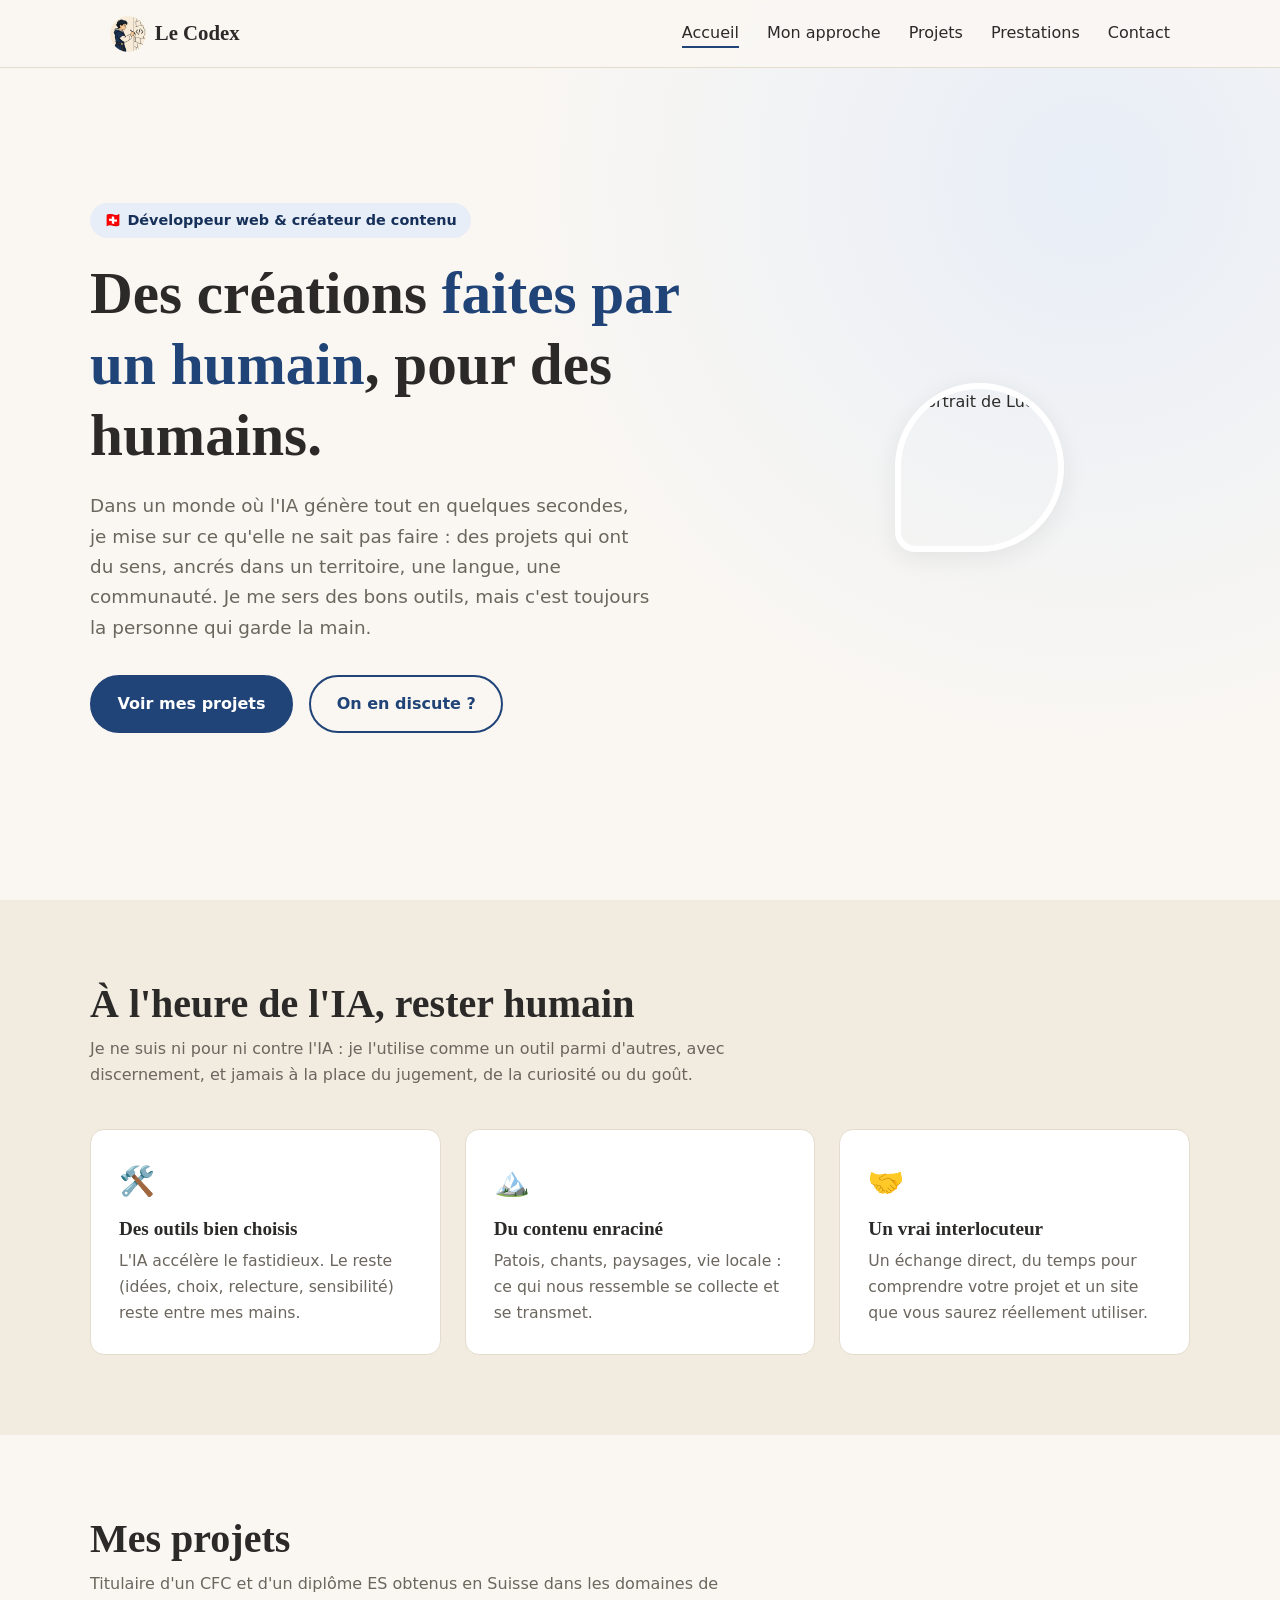
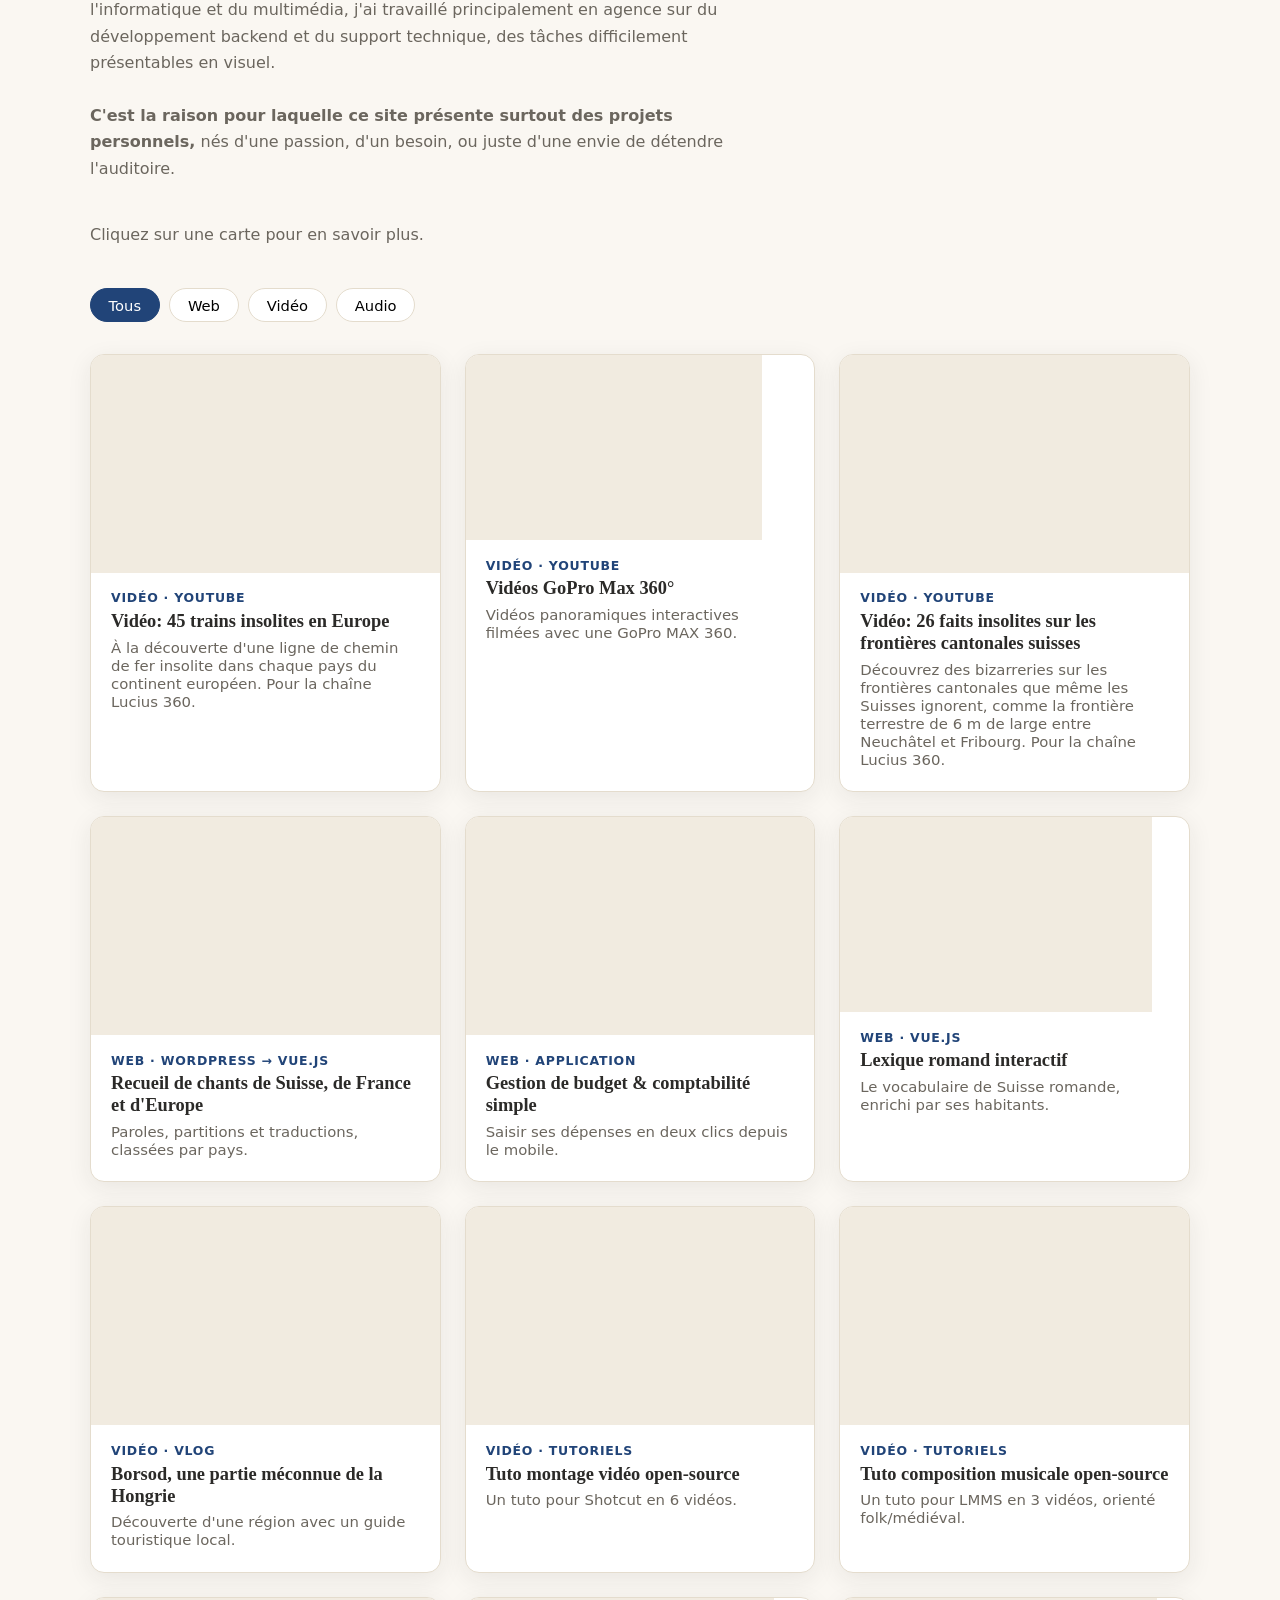
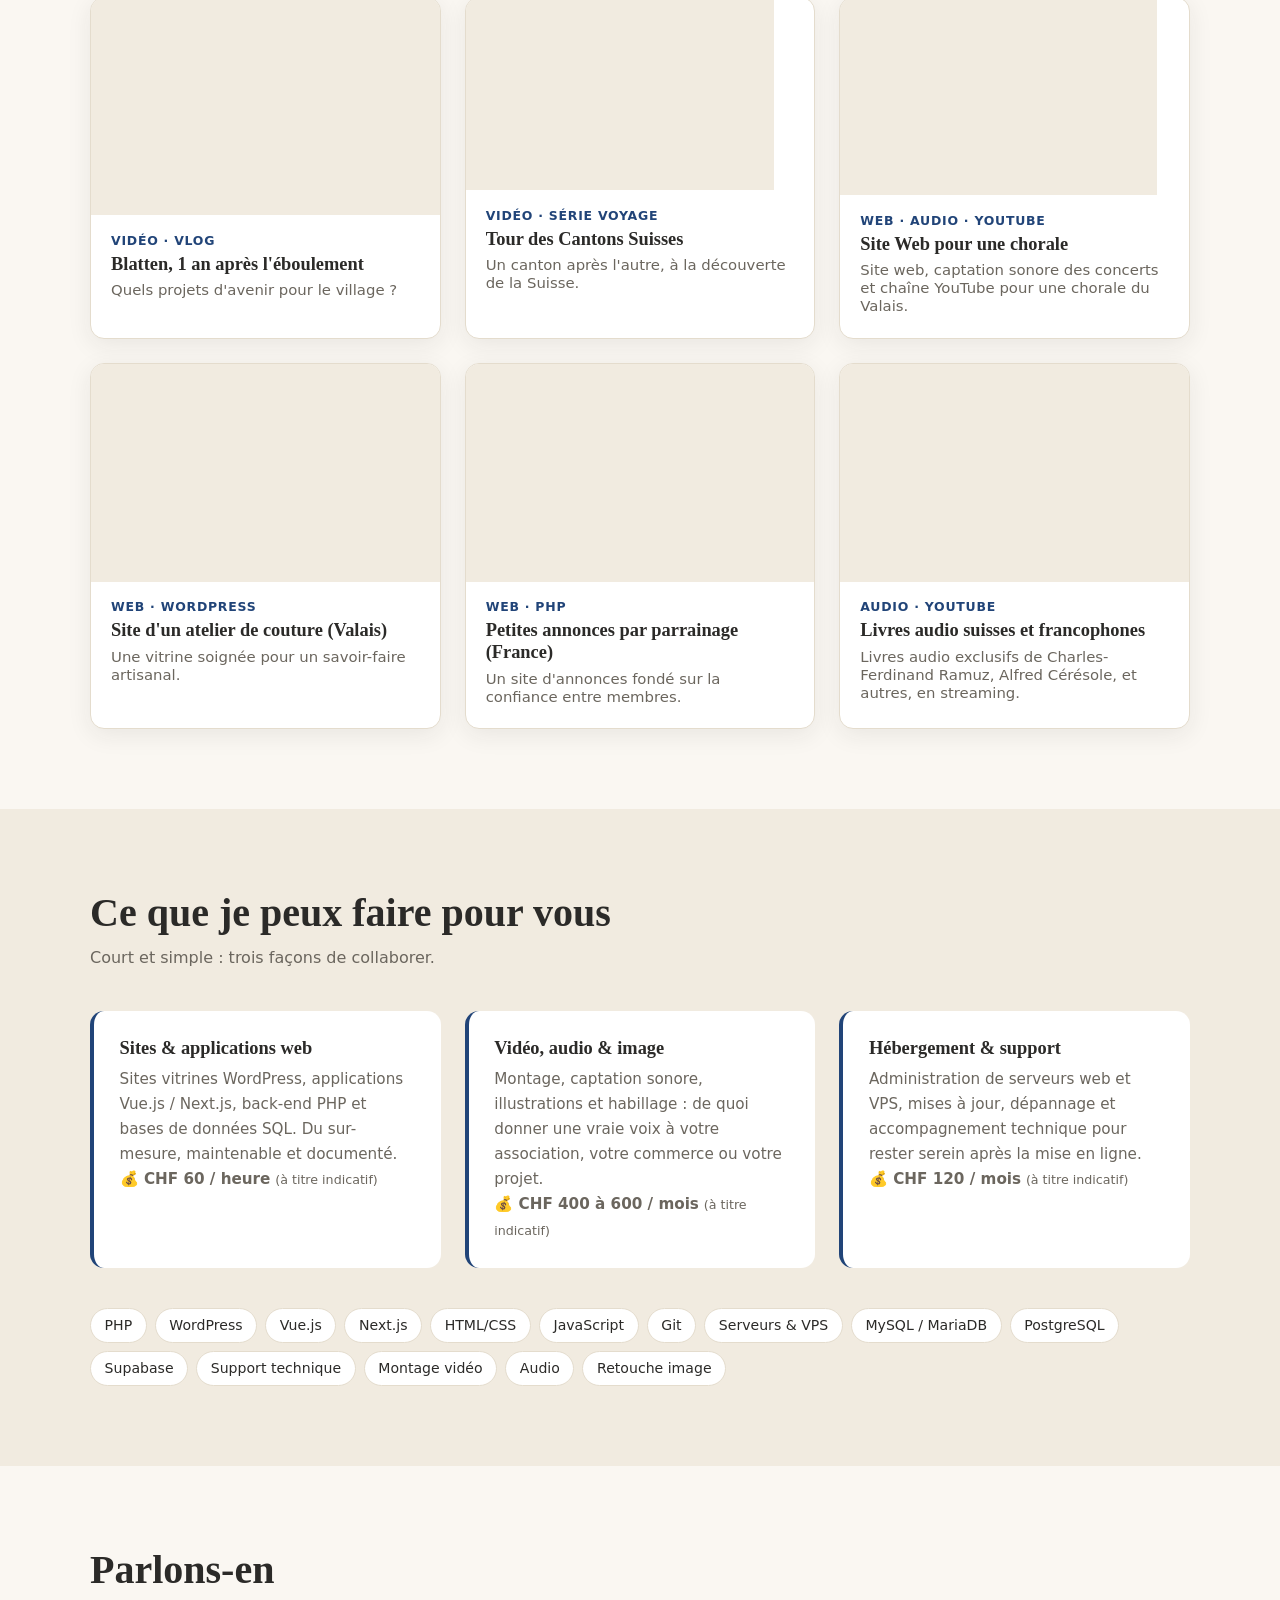
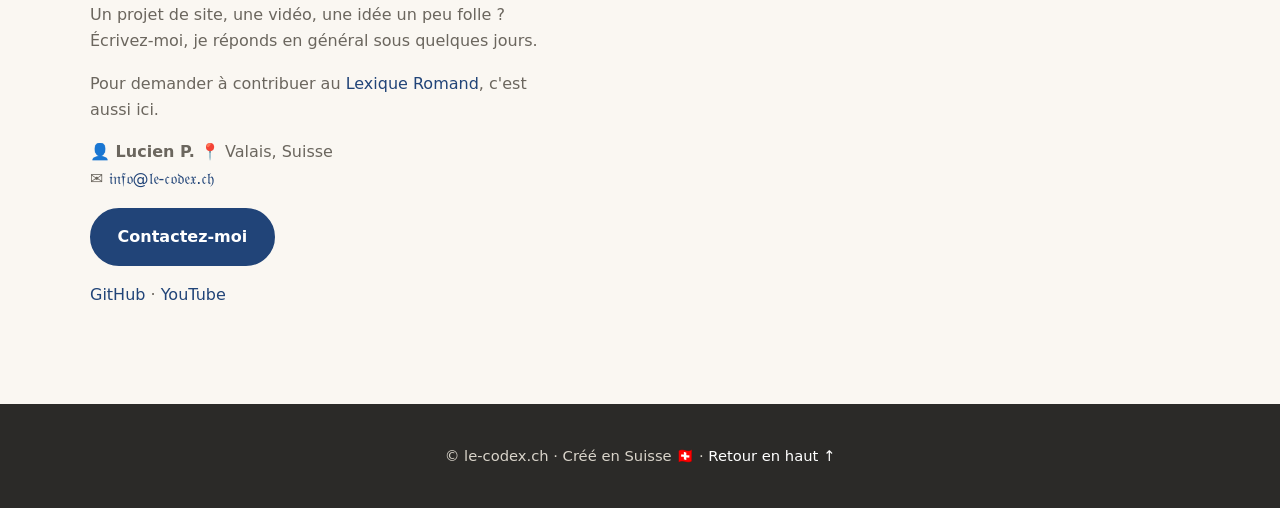
==== index.html @ 43a16103 "first final version in French" ====
<!DOCTYPE html>
<html lang="fr-CH">
<head>
  <meta charset="UTF-8">
  <meta name="viewport" content="width=device-width, initial-scale=1.0">

  <!-- ========== SEO ========== -->
  <title>Le Codex (anciennement Bardic.Space) – Développement Web et création de contenu en Suisse romande</title>
  <meta name="description" content="Développeur web et créateur de contenu en Suisse. Sites WordPress, applications Vue.js, vidéos et projets enracinés : des créations utiles, humaines, qui redonnent du sens.">
  <meta name="author" content="Lucius Barde">
  <meta name="robots" content="index, follow">
  <link rel="canonical" href="https://www.le-codex.ch/">
  <link rel="icon" type="image/png" href="img/favicon.png">

  <!-- Open Graph / Twitter -->
  <meta property="og:type" content="website">
  <meta property="og:locale" content="fr_CH">
  <meta property="og:title" content="Lucien P. – Développeur web & créateur de contenu">
  <meta property="og:description" content="Des créations web et vidéo avec du sens, faites par un humain, avec les bons outils.">
  <meta property="og:image" content="https://www.le-codex.ch/images/og-cover.jpg">
  <meta property="og:url" content="https://www.le-codex.ch">
  <meta name="twitter:card" content="summary_large_image">

  <!-- Données structurées (JSON-LD) -->
  <script type="application/ld+json">
  {
    "@context": "https://schema.org",
    "@type": "Person",
    "name": "Lucien P.",
    "url": "https://www.le-codex.ch",
    "jobTitle": "Développeur web et créateur de contenu",
    "address": { "@type": "PostalAddress", "addressCountry": "CH", "addressRegion": "Valais" },
    "knowsAbout": ["PHP", "WordPress", "Vue.js", "Next.js", "JavaScript", "SQL", "Édition vidéo", "Composition musicale et arrangement" "Création de contenu"],
    "sameAs": [
      "https://github.com/lucius-barde",
      "https://www.youtube.com/@LeCodexCH"
    ]
  }
  </script>

  <!-- Mailto Encypter -->
  <script type="text/javascript"> <!--
  function UnCryptMailto( s )
  {
      var n = 0;
      var r = "";
      for( var i = 0; i < s.length; i++)
      {
          n = s.charCodeAt( i );
          if( n >= 8364 )
          {
              n = 128;
          }
          r += String.fromCharCode( n - 1 );
      }
      return r;
  }

  function linkTo_UnCryptMailto( s )
  {
      location.href=UnCryptMailto( s ) + "?subject=Contact%20depuis%20le%20site%20le-codex.ch";
  }
  // --> </script>

  <style>
    /* ========== VARIABLES ========== */
    :root {
      --bg: #faf7f2;
      --bg-alt: #f1ebe0;
      --surface: #ffffff;
      --text: #2b2a28;
      --text-soft: #6b665e;
      --accent: rgb(33, 68, 120);        /* #214478 */
      --accent-dark: #16305a;            /* version plus sombre, pour les hovers */
      --accent-soft: #e8eef7;            /* fond très clair teinté de bleu */
      --border: #e4dccd;
      --radius: 14px;
      --shadow: 0 6px 24px rgba(43, 42, 40, .08);
      --nav-h: 68px;
      --font-title: Georgia, "Times New Roman", serif;
      --font-body: system-ui, -apple-system, "Segoe UI", Roboto, sans-serif;
      --max-w: 1100px;
    }

    /* ========== BASE ========== */
    *, *::before, *::after { box-sizing: border-box; margin: 0; padding: 0; }
    html { scroll-behavior: smooth; scroll-padding-top: var(--nav-h); }
    body {
      font-family: var(--font-body);
      background: var(--bg);
      color: var(--text);
      line-height: 1.65;
      -webkit-font-smoothing: antialiased;
    }
    img { max-width: 100%; display: block; }
    a { color: var(--accent); text-decoration: none; }
    a:hover { color: var(--accent-dark); }
    h1, h2, h3 { font-family: var(--font-title); line-height: 1.2; }
    section { padding: 5rem 1.25rem; }
    .container { max-width: var(--max-w); margin: 0 auto; }
    .section-title { font-size: clamp(1.8rem, 4vw, 2.5rem); margin-bottom: .5rem; }
    .section-intro { color: var(--text-soft); max-width: 640px; margin-bottom: 2.5rem; }
    .skip-link {
      position: absolute; left: -999px; top: 0;
      background: var(--accent); color: #fff; padding: .6rem 1rem; z-index: 200;
    }
    .skip-link:focus { left: 0; }
    :focus-visible { outline: 3px solid var(--accent); outline-offset: 3px; }

    /* ========== BOUTONS ========== */
    .btn {
      display: inline-block;
      padding: .85rem 1.6rem;
      border-radius: 999px;
      font-weight: 600;
      border: 2px solid var(--accent);
      cursor: pointer;
      font-size: 1rem;
      font-family: inherit;
      transition: transform .2s, background .2s, color .2s;
    }
    .btn-primary { background: var(--accent); color: #fff; }
    .btn-primary:hover { background: var(--accent-dark); border-color: var(--accent-dark); color: #fff; transform: translateY(-2px); }
    .btn-outline { background: transparent; color: var(--accent); }
    .btn-outline:hover { background: var(--accent-soft); transform: translateY(-2px); }

    /* ========== NAVBAR ========== */
    .navbar {
      position: fixed; top: 0; left: 0; right: 0; height: var(--nav-h);
      background: rgba(250, 247, 242, .92);
      backdrop-filter: blur(8px);
      border-bottom: 1px solid var(--border);
      z-index: 100;
    }
    .navbar .container {
      height: 100%; display: flex; align-items: center; justify-content: space-between;
      padding: 0 1.25rem;
    }
    .logo { display: inline-flex; align-items: center; gap: .55rem; font-family: var(--font-title); font-size: 1.3rem; font-weight: 700; color: var(--text); }
    .logo img { width: 36px; height: 36px; object-fit: contain; }
    .nav-links { display: flex; gap: 1.75rem; list-style: none; }
    .nav-links a { color: var(--text); font-weight: 500; position: relative; padding: .25rem 0; }
    .nav-links a::after {
      content: ""; position: absolute; left: 0; bottom: -2px; height: 2px; width: 0;
      background: var(--accent); transition: width .25s;
    }
    .nav-links a:hover::after, .nav-links a.active::after { width: 100%; }
    .nav-toggle {
      display: none; background: none; border: 0; cursor: pointer;
      width: 40px; height: 40px; position: relative;
    }
    .nav-toggle span, .nav-toggle span::before, .nav-toggle span::after {
      content: ""; position: absolute; left: 8px; width: 24px; height: 2px;
      background: var(--text); transition: transform .25s, opacity .25s;
    }
    .nav-toggle span { top: 19px; }
    .nav-toggle span::before { top: -7px; left: 0; }
    .nav-toggle span::after { top: 7px; left: 0; }
    .nav-toggle[aria-expanded="true"] span { background: transparent; }
    .nav-toggle[aria-expanded="true"] span::before { transform: translateY(7px) rotate(45deg); }
    .nav-toggle[aria-expanded="true"] span::after { transform: translateY(-7px) rotate(-45deg); }

    /* ========== HERO ========== */
    .hero {
      min-height: 100vh; padding-top: calc(var(--nav-h) + 3rem);
      display: flex; align-items: center;
      background:
        radial-gradient(circle at 85% 20%, var(--accent-soft), transparent 45%),
        var(--bg);
    }
    .hero-grid { display: grid; grid-template-columns: 1.2fr .8fr; gap: 3rem; align-items: center; }
    .hero-tag {
      display: inline-block; background: var(--accent-soft); color: var(--accent-dark);
      padding: .35rem .9rem; border-radius: 999px; font-size: .9rem; font-weight: 600; margin-bottom: 1.25rem;
    }
    .hero h1 { font-size: clamp(2.2rem, 5.5vw, 3.7rem); margin-bottom: 1.25rem; }
    .hero h1 em { color: var(--accent); font-style: normal; }
    .hero p { font-size: 1.15rem; color: var(--text-soft); max-width: 560px; margin-bottom: 2rem; }
    .hero-actions { display: flex; gap: 1rem; flex-wrap: wrap; }
    .hero-photo {
      aspect-ratio: 1; border-radius: 50% 50% 50% 12%;
      overflow: hidden; box-shadow: var(--shadow); border: 6px solid var(--surface);
      max-width: 380px; justify-self: center;
    }
    .hero-photo img { width: 100%; height: 100%; object-fit: cover; }

    /* ========== MANIFESTE (angle humain) ========== */
    .manifesto { background: var(--bg-alt); }
    .manifesto-grid { display: grid; grid-template-columns: repeat(3, 1fr); gap: 1.5rem; margin-top: 2rem; }
    .manifesto-card {
      background: var(--surface); padding: 1.75rem; border-radius: var(--radius);
      border: 1px solid var(--border);
    }
    .manifesto-card .icon { font-size: 1.8rem; margin-bottom: .75rem; }
    .manifesto-card h3 { font-size: 1.2rem; margin-bottom: .5rem; }
    .manifesto-card p { color: var(--text-soft); font-size: .98rem; }

    /* ========== GALERIE ========== */
    .filters { display: flex; flex-wrap: wrap; gap: .6rem; margin-bottom: 2rem; }
    .filter-btn {
      padding: .45rem 1.1rem; border-radius: 999px; border: 1px solid var(--border);
      background: var(--surface); cursor: pointer; font-family: inherit; font-size: .92rem;
      transition: all .2s;
    }
    .filter-btn:hover { border-color: var(--accent); }
    .filter-btn.active { background: var(--accent); color: #fff; border-color: var(--accent); }

    .gallery { display: grid; grid-template-columns: repeat(auto-fill, minmax(290px, 1fr)); gap: 1.5rem; }
    .card {
      background: var(--surface); border-radius: var(--radius); overflow: hidden;
      border: 1px solid var(--border); box-shadow: var(--shadow);
      cursor: pointer; text-align: left; font-family: inherit; color: inherit; padding: 0;
      display: flex; flex-direction: column;
      transition: transform .25s, box-shadow .25s;
    }
    .card:hover { transform: translateY(-5px); box-shadow: 0 12px 30px rgba(43, 42, 40, .14); }
    .card-img { aspect-ratio: 16/10; overflow: hidden; background: var(--bg-alt); }
    .card-img img { width: 100%; height: 100%; object-fit: cover; transition: transform .4s, opacity .5s; opacity: 0; }
    .card-img img.loaded { opacity: 1; }
    .card:hover .card-img img { transform: scale(1.05); }
    .card-body { padding: 1.1rem 1.25rem 1.4rem; }
    .card-cat { font-size: .78rem; text-transform: uppercase; letter-spacing: .06em; color: var(--accent); font-weight: 700; }
    .card-body h3 { font-size: 1.15rem; margin: .3rem 0 .4rem; }
    .card-body p { color: var(--text-soft); font-size: .93rem; }
    .card.hidden { display: none; }

    /* ========== MODALE ========== */
    .modal {
      position: fixed; inset: 0; background: rgba(30, 28, 26, .65);
      display: none; align-items: center; justify-content: center;
      padding: 1.25rem; z-index: 150;
    }
    .modal.open { display: flex; animation: fadeIn .25s ease; }
    .modal-box {
      background: var(--surface); border-radius: var(--radius); max-width: 720px; width: 100%;
      max-height: 90vh; overflow-y: auto; position: relative;
      animation: popIn .3s ease;
    }
    .modal-box img { width: 100%; height: auto; max-height: 60vh; object-fit: contain; border: 8px solid #fff; background: var(--bg-alt); display: block; }
    .modal-content { padding: 1.75rem; }
    .modal-content h3 { font-size: 1.6rem; margin: .3rem 0 .8rem; }
    .modal-content p { margin-bottom: 1rem; color: var(--text-soft); }
    .tags { display: flex; flex-wrap: wrap; gap: .45rem; margin-bottom: 1.25rem; }
    .tag { background: var(--bg-alt); padding: .2rem .7rem; border-radius: 999px; font-size: .82rem; }
    .modal-close {
      position: absolute; top: .75rem; right: .75rem; width: 40px; height: 40px;
      border-radius: 50%; border: 0; background: rgba(255, 255, 255, .92);
      font-size: 1.4rem; cursor: pointer; box-shadow: var(--shadow);
    }
    .modal-links { display: flex; gap: .75rem; flex-wrap: wrap; }

    /* ========== PRESTATIONS ========== */
    .services { background: var(--bg-alt); }
    .services-grid { display: grid; grid-template-columns: repeat(auto-fit, minmax(240px, 1fr)); gap: 1.5rem; }
    .service {
      background: var(--surface); padding: 1.6rem; border-radius: var(--radius);
      border-left: 4px solid var(--accent);
    }
    .service h3 { font-size: 1.15rem; margin-bottom: .5rem; }
    .service p { color: var(--text-soft); font-size: .95rem; }
    .skills { display: flex; flex-wrap: wrap; gap: .5rem; margin-top: 2.5rem; }
    .skills .tag { background: var(--surface); border: 1px solid var(--border); font-size: .88rem; padding: .3rem .85rem; }

    /* ========== CONTACT ========== */
    .contact-grid { display: grid; grid-template-columns: 1fr 1.2fr; gap: 3rem; }
    .contact-info p { color: var(--text-soft); margin-bottom: 1rem; }
    form { display: grid; gap: 1.1rem; }
    .field label { display: block; font-weight: 600; margin-bottom: .35rem; font-size: .93rem; }
    .field input, .field textarea, .field select {
      width: 100%; padding: .8rem 1rem; border: 1px solid var(--border);
      border-radius: 10px; font: inherit; background: var(--surface); color: var(--text);
    }
    .field input:focus, .field textarea:focus, .field select:focus {
      outline: none; border-color: var(--accent); box-shadow: 0 0 0 3px var(--accent-soft);
    }
    .field textarea { min-height: 150px; resize: vertical; }
    .hp { position: absolute; left: -9999px; }   /* honeypot anti-spam */
    .form-msg { padding: .9rem 1rem; border-radius: 10px; background: #e6f4ea; color: #1e6b34; display: none; }
    .form-msg.show { display: block; }

    /* ========== FOOTER ========== */
    footer { background: var(--text); color: #d9d4ca; padding: 2.5rem 1.25rem; text-align: center; font-size: .92rem; }
    footer a { color: #fff; }

    /* ========== ANIMATIONS ========== */
    .reveal { opacity: 0; transform: translateY(24px); transition: opacity .7s ease, transform .7s ease; }
    .reveal.visible { opacity: 1; transform: none; }
    @keyframes fadeIn { from { opacity: 0; } to { opacity: 1; } }
    @keyframes popIn { from { opacity: 0; transform: scale(.94) translateY(12px); } to { opacity: 1; transform: none; } }
    @media (prefers-reduced-motion: reduce) {
      * { animation: none !important; transition: none !important; }
      html { scroll-behavior: auto; }
      .reveal { opacity: 1; transform: none; }
    }

    /* ========== RESPONSIVE ========== */
    @media (max-width: 860px) {
      .nav-toggle { display: block; }
      .nav-links {
        position: absolute; top: var(--nav-h); left: 0; right: 0;
        flex-direction: column; gap: 0; background: var(--bg);
        border-bottom: 1px solid var(--border);
        max-height: 0; overflow: hidden; transition: max-height .3s;
      }
      .nav-links.open { max-height: 380px; }
      .nav-links a { display: block; padding: 1rem 1.5rem; }
      .hero-grid, .contact-grid, .manifesto-grid { grid-template-columns: 1fr; }
      .hero-photo { max-width: 260px; order: -1; }
      section { padding: 3.5rem 1.25rem; }
    }
  </style>
</head>

<body>
  <a class="skip-link" href="#main">Aller au contenu</a>

  <!-- ========== NAVBAR ========== -->
  <header class="navbar">
    <div class="container">
      <a href="#accueil" class="logo"><img src="img/le-codex-logo-128px.png" alt="">Le Codex</a>
      <button class="nav-toggle" aria-label="Ouvrir le menu" aria-expanded="false" aria-controls="nav-links"><span></span></button>
      <nav aria-label="Navigation principale">
        <ul class="nav-links" id="nav-links">
          <li><a href="#accueil">Accueil</a></li>
          <li><a href="#approche">Mon approche</a></li>
          <li><a href="#projets">Projets</a></li>
          <li><a href="#prestations">Prestations</a></li>
          <li><a href="#contact">Contact</a></li>
        </ul>
      </nav>
    </div>
  </header>

  <main id="main">

    <!-- ========== HERO ========== -->
    <section class="hero" id="accueil">
      <div class="container hero-grid">
        <div class="reveal">
          <span class="hero-tag">🇨🇭 Développeur web & créateur de contenu</span>
          <h1>Des créations <em>faites par un humain</em>, pour des humains.</h1>
          <p>
            Dans un monde où l'IA génère tout en quelques secondes, je mise sur ce qu'elle ne sait pas faire :
            des projets qui ont du sens, ancrés dans un territoire, une langue, une communauté.
            Je me sers des bons outils, mais c'est toujours la personne qui garde la main.
          </p>
          <div class="hero-actions">
            <a href="#projets" class="btn btn-primary">Voir mes projets</a>
            <a href="#contact" class="btn btn-outline">On en discute ?</a>
          </div>
        </div>
        <div class="hero-photo reveal">
          <!-- TODO: remplacer par ta photo -->
          <img src="https://ierljtkznrwjcvxjrbqv.supabase.co/storage/v1/object/public/le-codex/bardicspacecreations.jpg" alt="Portrait de Lucien" width="600" height="600" fetchpriority="high">
        </div>
      </div>
    </section>

    <!-- ========== APPROCHE ========== -->
    <section class="manifesto" id="approche">
      <div class="container">
        <h2 class="section-title reveal">À l'heure de l'IA, rester humain</h2>
        <p class="section-intro reveal">
          Je ne suis ni pour ni contre l'IA : je l'utilise comme un outil parmi d'autres,
          avec discernement, et jamais à la place du jugement, de la curiosité ou du goût.
        </p>
        <div class="manifesto-grid">
          <article class="manifesto-card reveal">
            <div class="icon" aria-hidden="true">🛠️</div>
            <h3>Des outils bien choisis</h3>
            <p>L'IA accélère le fastidieux. Le reste (idées, choix, relecture, sensibilité) reste entre mes mains.</p>
          </article>
          <article class="manifesto-card reveal">
            <div class="icon" aria-hidden="true">🏔️</div>
            <h3>Du contenu enraciné</h3>
            <p>Patois, chants, paysages, vie locale : ce qui nous ressemble se collecte et se transmet.</p>
          </article>
          <article class="manifesto-card reveal">
            <div class="icon" aria-hidden="true">🤝</div>
            <h3>Un vrai interlocuteur</h3>
            <p>Un échange direct, du temps pour comprendre votre projet et un site que vous saurez réellement utiliser.</p>
          </article>
        </div>
      </div>
    </section>

    <!-- ========== PROJETS / GALERIE ========== -->
    <section id="projets">
      <div class="container">
        <h2 class="section-title reveal">Mes projets</h2>
        <p class="section-intro reveal">
          Titulaire d'un CFC et d'un diplôme ES obtenus en Suisse dans les domaines de l'informatique et du multimédia, j'ai travaillé principalement en agence sur du développement backend et du support technique, des tâches difficilement présentables en visuel.
          <br /><br />
          <b>C'est la raison pour laquelle ce site présente surtout des projets personnels,</b> nés d'une passion, d'un besoin, ou juste d'une envie de détendre l'auditoire.
        </p>
        <p class="section-intro reveal">
            Cliquez sur une carte pour en savoir plus.
        </p>

        <div class="filters reveal" role="group" aria-label="Filtrer les projets">
          <button class="filter-btn active" data-filter="all">Tous</button>
          <button class="filter-btn" data-filter="web">Web</button>
          <button class="filter-btn" data-filter="video">Vidéo</button>
          <button class="filter-btn" data-filter="audio">Audio</button>
        </div>

        <div class="gallery" id="gallery">
          <!-- Cartes générées par JS depuis le tableau "projects" (facile à passer en v-for avec Vue) -->
        </div>
      </div>
    </section>

    <!-- ========== PRESTATIONS ========== -->
    <section class="services" id="prestations">
      <div class="container">
        <h2 class="section-title reveal">Ce que je peux faire pour vous</h2>
        <p class="section-intro reveal">Court et simple : trois façons de collaborer.</p>

        <div class="services-grid">
          <article class="service reveal">
            <h3>Sites & applications web</h3>
            <p>Sites vitrines WordPress, applications Vue.js / Next.js, back-end PHP et bases de données SQL. Du sur-mesure, maintenable et documenté.</p>
            <p><strong>💰 CHF 60 / heure</strong> <small>(à titre indicatif)</small></p>
          </article>
          <article class="service reveal">
            <h3>Vidéo, audio & image</h3>
            <p>Montage, captation sonore, illustrations et habillage : de quoi donner une vraie voix à votre association, votre commerce ou votre projet.</p>
            <p><strong>💰 CHF 400 à 600 / mois</strong> <small>(à titre indicatif)</small></p>
          </article>
          <article class="service reveal">
            <h3>Hébergement & support</h3>
            <p>Administration de serveurs web et VPS, mises à jour, dépannage et accompagnement technique pour rester serein après la mise en ligne.</p>
            <p><strong>💰 CHF 120 / mois</strong> <small>(à titre indicatif)</small></p>
          </article>
        </div>

        <div class="skills reveal" aria-label="Compétences">
          <span class="tag">PHP</span><span class="tag">WordPress</span><span class="tag">Vue.js</span>
          <span class="tag">Next.js</span><span class="tag">HTML/CSS</span><span class="tag">JavaScript</span>
          <span class="tag">Git</span><span class="tag">Serveurs & VPS</span><span class="tag">MySQL / MariaDB</span>
          <span class="tag">PostgreSQL</span><span class="tag">Supabase</span><span class="tag">Support technique</span>
          <span class="tag">Montage vidéo</span><span class="tag">Audio</span><span class="tag">Retouche image</span>
        </div>
      </div>
    </section>

    <!-- ========== CONTACT ========== -->
    <section id="contact">
      <div class="container contact-grid">
        <div class="contact-info reveal">
          <h2 class="section-title">Parlons-en</h2>
          <p>Un projet de site, une vidéo, une idée un peu folle ? Écrivez-moi, je réponds en général sous quelques jours.</p>
          <p>Pour demander à contribuer au <a href="https://lexique-romand-vuejs.vercel.app" target="_blank">Lexique Romand</a>, c'est aussi ici.</p>
          <p><strong>👤 Lucien P.</strong>
             📍 Valais, Suisse<br>
             ✉️ <a href="javascript:linkTo_UnCryptMailto('nbjmup;jogpAmf.dpefy/di');">𝔦𝔫𝔣𝔬@𝔩𝔢-𝔠𝔬𝔡𝔢𝔵.𝔠𝔥</a></p>
          <p>
              <a href="javascript:linkTo_UnCryptMailto('nbjmup;jogpAmf.dpefy/di');" class="btn btn-primary">Contactez-moi</a>
          </p>
          <p>
            <a href="https://github.com/lucius-barde" target="_blank" rel="noopener">GitHub</a> ·
            <a href="https://www.youtube.com/@LeCodexCH" target="_blank" rel="noopener">YouTube</a>
          </p>
        </div>

        <!--<form id="contact-form" class="reveal" novalidate>
          <div class="field">
            <label for="name">Nom</label>
            <input type="text" id="name" name="name" required autocomplete="name"  disabled="disabled">
          </div>
          <div class="field">
            <label for="email">E-mail</label>
            <input type="email" id="email" name="email" required autocomplete="email"  disabled="disabled">
          </div>
          <div class="field">
            <label for="subject">Sujet</label>
            <select id="subject" name="subject"  disabled="disabled">
              <option>Site web / application</option>
              <option>Vidéo / audio</option>
              <option>Support / hébergement</option>
              <option>Demande de contribution au Lexique Romand</option>
              <option>Autre</option>
            </select>
          </div>
          <div class="field">
            <label for="message">Message</label>
            <textarea id="message" name="message" required  disabled="disabled"></textarea>
          </div>
          <input type="text" name="website" class="hp" tabindex="-1" autocomplete="off" aria-hidden="true">
          <button type="submit" class="btn btn-secondary" disabled="disabled">Formulaire temporairement indisponible</button>
          <p class="form-msg" id="form-msg" role="status">Merci ! (Simulation front-end : aucun message n'est réellement envoyé.)</p>
        </form>-->
      </div>
    </section>
  </main>

  <footer>
    <p>© <span id="year"></span> le-codex.ch · Créé en Suisse 🇨🇭 · <a href="#accueil">Retour en haut ↑</a></p>
  </footer>

  <!-- ========== MODALE ========== -->
  <div class="modal" id="modal" role="dialog" aria-modal="true" aria-labelledby="modal-title" aria-hidden="true">
    <div class="modal-box">
      <button class="modal-close" id="modal-close" aria-label="Fermer">×</button>
      <img id="modal-img" src="" alt="">
      <div class="modal-content">
        <span class="card-cat" id="modal-cat"></span>
        <h3 id="modal-title"></h3>
        <div class="tags" id="modal-tags"></div>
        <div id="modal-desc"></div>
        <div class="modal-links" id="modal-links"></div>
      </div>
    </div>
  </div>

  <script>
    /* ========== DONNÉES DES PROJETS ========== */
    // TODO: remplacer les images placeholder et les liens.
    const ph = (t) => `https://placehold.co/800x500/f1ebe0/16305a?text=${encodeURIComponent(t)}`;

    const projects = [
    {
      id: 16, cat: "video", catLabel: "Vidéo · YouTube",
      title: "Vidéo: 45 trains insolites en Europe",
      short: "À la découverte d'une ligne de chemin de fer insolite dans chaque pays du continent européen. Pour la chaîne Lucius 360.",
      img: 'https://ierljtkznrwjcvxjrbqv.supabase.co/storage/v1/object/public/le-codex/portfolio-video-45-trains-insolites.jpg',
      tags: ["YouTube", "CapCut", "Illustration", "Storytelling"],
      desc: [
        "À la découverte d'une ligne de chemin de fer insolite dans chaque pays du continent européen. Pour la chaîne Lucius 360. Une série de vidéos sur les faits étonnants de la Suisse et de l'Europe, avec un avatar et des icônes photoréalistes créés sur-mesure pour donner une identité visuelle propre à la série.",
        "Montage réalisé avec CapCut."
      ],
      links: [{ label: "Voir la série", url: "https://www.youtube.com/watch?v=0Wd0F4l49II" }]
    },
    {
      id: 12, cat: "video", catLabel: "Vidéo · YouTube",
      title: "Vidéos GoPro Max 360°",
      short: "Vidéos panoramiques interactives filmées avec une GoPro MAX 360.",
      img: 'https://ierljtkznrwjcvxjrbqv.supabase.co/storage/v1/object/public/le-codex/portfolio-web-videos360.webp',
      tags: ["YouTube", "CapCut", "Illustration", "Storytelling"],
      desc: [
        "Ma chaîne Lucius360 contient plusieurs vidéos panoramiques interactives filmées avec une GoPro MAX 360: vlogs interactifs, road trips à vélos, montée du Kilomètre Vertical de Fully, ou une immersion dans le carnaval du Lötschental.",
        "Montages réalisés avec ShotCut ou CapCut."
      ],
      links: [{ label: "Voir la série", url: "https://www.youtube.com/watch?v=lDWfcnJG2hM" }]
    },
    {
      id: 4, cat: "video", catLabel: "Vidéo · YouTube",
      title: "Vidéo: 26 faits insolites sur les frontières cantonales suisses",
      short: "Découvrez des bizarreries sur les frontières cantonales que même les Suisses ignorent, comme la frontière terrestre de 6 m de large entre Neuchâtel et Fribourg. Pour la chaîne Lucius 360.",
      img: 'https://ierljtkznrwjcvxjrbqv.supabase.co/storage/v1/object/public/le-codex/portfolio-video-frontieres-cantonales-insolites.webp',
      tags: ["YouTube", "CapCut", "Illustration", "Storytelling"],
      desc: [
        "Découvrez des bizarreries sur les frontières cantonales que même les Suisses ignorent, comme la frontière terrestre de 6 m de large entre Neuchâtel et Fribourg. Pour la chaîne Lucius 360. Une série de vidéos sur les faits étonnants de la Suisse et de l'Europe, avec un avatar et des icônes photoréalistes créés sur-mesure pour donner une identité visuelle propre à la série.",
        "Montage réalisé avec CapCut."
      ],
      links: [{ label: "Voir la série", url: "https://www.youtube.com/watch?v=0Wd0F4l49II" }]
    },
    {
      id: 3, cat: "web", catLabel: "Web · WordPress → Vue.js",
      title: "Recueil de chants de Suisse, de France et d'Europe",
      short: "Paroles, partitions et traductions, classées par pays.",
      img: 'https://ierljtkznrwjcvxjrbqv.supabase.co/storage/v1/object/public/le-codex/portfolio-bie.jpg',
      tags: ["Vue.js", "WordPress", "Partitions", "Traductions", "Patrimoine musical"],
      desc: [
        "Un recueil en ligne de chants de Suisse et d'Europe, triés par pays, avec paroles, partitions et traductions.",
        "La première version a été construite avec WordPress ; la deuxième, réécrite en Vue.js, offre une navigation plus fluide, une meilleure expérience de recherche, et une base de données mieux adaptée pour l'affichage trié et filtré des chants."
      ],
      links: [{ label: "Voir le site", url: "https://www.bardsinexile.org" }]
    },

      {
        id: 1, cat: "web", catLabel: "Web · Application",
        title: "Gestion de budget & comptabilité simple",
        short: "Saisir ses dépenses en deux clics depuis le mobile.",
        img: 'https://ierljtkznrwjcvxjrbqv.supabase.co/storage/v1/object/public/le-codex/portfolio-web-budget.webp',
        tags: ["Mobile first", "Budget", "Comptabilité", "Open source"],
        desc: [
          "J'ai créé cette application pour combler un besoin : pouvoir ajouter une information financière sur le vif, depuis mon téléphone directement après un achat, sans devoir ouvrir un tableur et zoomer sur des cellules.",
          "Une application annexe similaire permet de gérer une comptabilité minimale.",
          "Le code source est disponible sur GitHub ; l'accès à l'application n'est pas encore ouvert au public."
        ],
        links: [{ label: "Code source (GitHub)", url: "https://github.com/lucius-barde/lucius-budget-vuejs" }]
      },
      {
        id: 2, cat: "web", catLabel: "Web · Vue.js",
        title: "Lexique romand interactif",
        short: "Le vocabulaire de Suisse romande, enrichi par ses habitants.",
        img: 'https://ierljtkznrwjcvxjrbqv.supabase.co/storage/v1/object/public/le-codex/portfolio-lexique-romand.webp',
        tags: ["Vue.js", "Participatif", "Patrimoine linguistique", "Suisse romande"],
        desc: [
          "Un lexique interactif consacré aux expressions et mots propres à la Suisse romande, ouvert à vos contributions.",
          "Réalisé avec Vue.js, il met l'accent sur une recherche rapide, une navigation agréable et la participation de la communauté.",
          "Il n’existait pas d’outil de recherche pratique permettant de chercher des termes de Suisse Romande, la plupart des lexiques étant de très vieux sites Web. J’ai donc créé un lexique doté d’un outil de recherche.",
          "Cet outil créé à des fins éducatives récupère des données de sites externes et les sauvegarde en cache: dans tous les cas la source de ces données est indiquée. Le but n’est en aucun cas de plagier le travail fait par d’autres; au contraire, il s’agit d’en créer une copie de sécurité au cas où les sites sources disparaîtraient."
        ],
        links: [{ label: "Voir le site", url: "https://lexique-romand-vuejs.vercel.app" }]
      },

      {
        id: 5, cat: "video", catLabel: "Vidéo · Vlog",
        title: "Borsod, une partie méconnue de la Hongrie",
        short: "Découverte d'une région avec un guide touristique local.",
        img: 'https://ierljtkznrwjcvxjrbqv.supabase.co/storage/v1/object/public/le-codex/portfolio-video-borsod-hongrie.webp',
        tags: ["YouTube", "ShotCut", "Documentaire", "Voyage", "Hongrie"],
        desc: [
          "Une série de découverte de la région de Borsod [/ˈborʃod/], en Hongrie, accompagnée d'un guide touristique franco-hongrois établi sur place qui partage son territoire et ses adresses.",
          "Montage réalisé avec ShotCut."
        ],
        links: [{ label: "Voir la série", url: "https://www.youtube.com/watch?v=m-MKXCcq8M8" }]
      },
      {
        id: 6, cat: "video", catLabel: "Vidéo · Tutoriels",
        title: "Tuto montage vidéo open-source",
        short: "Un tuto pour Shotcut en 6 vidéos.",
        img: 'https://ierljtkznrwjcvxjrbqv.supabase.co/storage/v1/object/public/le-codex/tuto_shotcut_video1.jpg',
        tags: ["Open source", "Shotcut", "Pédagogie", "Vidéo"],
        desc: [
          "Une série de tutoriels pour apprendre à créer avec des logiciels libres : LMMS pour la production musicale et ShotCut pour le montage vidéo.",
          "Des explications pas à pas, accessibles aux débutants, basées sur des cas d'utilisation réels."
        ],
        links: [{ label: "Voir le tutoriel", url: "https://www.youtube.com/watch?v=HovfyrNmldo&list=PLSsNuyEN8Drdxcr-cS73rJWfdXXVdhCFD" }]
      },
      {
        id: 14, cat: "video", catLabel: "Vidéo · Tutoriels",
        title: "Tuto composition musicale open-source",
        short: "Un tuto pour LMMS en 3 vidéos, orienté folk/médiéval.",
        img: 'https://ierljtkznrwjcvxjrbqv.supabase.co/storage/v1/object/public/le-codex/tuto_lmms_video1_2.jpg',
        tags: ["Open source", "LMMS", "Pédagogie", "Audio", "Vidéo"],
        desc: [
          "Une série de tutoriels pour apprendre à créer avec des logiciels libres : LMMS pour la production musicale et ShotCut pour le montage vidéo.",
          "Des explications pas à pas, accessibles aux débutants."
        ],
        links: [{ label: "Voir le tutoriel", url: "https://www.youtube.com/watch?v=qcjT-ZrkGgs&list=PLSsNuyEN8DrcgET0LEmY6SnfKLt5P4okN" }]
      },
      {
        id: 7, cat: "video", catLabel: "Vidéo · Vlog",
        title: "Blatten, 1 an après l'éboulement",
        short: "Quels projets d'avenir pour le village ?",
        img: 'https://ierljtkznrwjcvxjrbqv.supabase.co/storage/v1/object/public/le-codex/portfolio-video-blatten.webp',
        tags: ["YouTube", "CapCut", "Vlog voyage", "Valais", "Reportage"],
        desc: [
          "Une vidéo qui revient sur Blatten, un an après l'éboulement, et s'intéresse aux projets d'avenir de la commune et de ses habitants.",
          "Réalisée dans un style vlog voyage, avec un montage CapCut."
        ],
        links: [{ label: "Voir la vidéo", url: "https://www.youtube.com/watch?v=b_Y8FLVszWo" }]
      },
      {
        id: 8, cat: "video", catLabel: "Vidéo · Série voyage",
        title: "Tour des Cantons Suisses",
        short: "Un canton après l'autre, à la découverte de la Suisse.",
        img: 'https://ierljtkznrwjcvxjrbqv.supabase.co/storage/v1/object/public/le-codex/portfolio-tourdescantons.webp',
        tags: ["YouTube", "ShotCut", "Voyage", "Suisse", "Cantons"],
        desc: [
          "Une série de voyages à travers les cantons suisses, pour découvrir la diversité des paysages, des traditions et des lieux souvent méconnus.",
          "Montage réalisé avec ShotCut (open source)."
        ],
        links: [{ label: "Voir la série", url: "https://www.youtube.com/watch?v=-9m3x7qnic4&list=PLSAvAHXeg4CJazOGdxnhPIosG-jgI-YmO" }]
      },
      {
        id: 9, cat: "audio", catLabel: "Web · Audio · YouTube",
        title: "Site Web pour une chorale",
        short: "Site web, captation sonore des concerts et chaîne YouTube pour une chorale du Valais.",
        img: 'https://ierljtkznrwjcvxjrbqv.supabase.co/storage/v1/object/public/le-codex/portfolio-web-edf.jpg',
        tags: ["WordPress", "Captation sonore", "YouTube", "Association", "Valais"],
        desc: [
          "Réalisation du site web d'une chorale valaisanne, avec enregistrement sonore des concerts et gestion de leur chaîne YouTube.",
          "Un projet à la croisée du web et de l'audio, pensé pour faire vivre le répertoire de la chorale au-delà des salles de concert."
        ],
        links: [{ label: "Voir le site", url: "https://www.echodesfollateres.ch" }]
      },
      {
        id: 10, cat: "web", catLabel: "Web · WordPress",
        title: "Site d'un atelier de couture (Valais)",
        short: "Une vitrine soignée pour un savoir-faire artisanal.",
        img: 'https://ierljtkznrwjcvxjrbqv.supabase.co/storage/v1/object/public/le-codex/portfolio-web-adj.jpg',
        tags: ["WordPress", "Site vitrine", "Artisanat", "SEO local", "Valais"],
        desc: [
          "Un site vitrine WordPress pour un atelier de couture valaisan, conçu pour mettre en valeur le travail artisanal et faciliter la prise de contact.",
          "L'accent a été mis sur la simplicité d'administration, pour que la cliente puisse mettre à jour son contenu en toute autonomie."
        ],
        links: [{ label: "Voir le site", url: "https://www.atelierdejennifer.ch" }]
      },
      {
        id: 11, cat: "web", catLabel: "Web · PHP",
        title: "Petites annonces par parrainage (France)",
        short: "Un site d'annonces fondé sur la confiance entre membres.",
        img: 'https://ierljtkznrwjcvxjrbqv.supabase.co/storage/v1/object/public/le-codex/portfolio-web-lrp2.jpg',
        tags: ["PHP", "Framework", "Parrainage", "Petites annonces", "Back-end"],
        desc: [
          "Un site de petites annonces où l'on entre uniquement par parrainage, pour favoriser la confiance entre membres.",
          "J'ai fait partie de l'équipe des premiers développeurs, avec le framework SlimPHP, mais je n'interviens plus sur le projet aujourd'hui."
        ],
        links: [{ label: "Voir le site", url: "https://www.rucher-patriote.fr" }]
      },
      {
        id: 13, cat: "audio", catLabel: "Audio · YouTube",
        title: "Livres audio suisses et francophones",
        short: "Livres audio exclusifs de Charles-Ferdinand Ramuz, Alfred Cérésole, et autres, en streaming.",
        img: 'https://ierljtkznrwjcvxjrbqv.supabase.co/storage/v1/object/public/le-codex/portfolio-livre-audio.jpg',
        tags: ["YouTube", "CapCut", "Audio"],
        desc: [
          "Dans le but de préserver et de donner une seconde vie à des livres anciens, j’ai pris l’initiative d’enregistrer leur version audio avec ma propre voix.",
          "Étant donné mon accent suisse, j’ai trouvé pertinent de focaliser sur de la littérature suisse, afin de retransmettre l’histoire avec le parler local.",
          "J’ai peut-être eu la chance de découvrir C.F. Ramuz non pas au collège mais à 30 ans, ce qui m’a permis d’être dans de bonnes dispositions pour comprendre, apprécier et retransmettre ses écrits. Dans la foulée, j’ai aussi découvert Alfred Cérésole et ses écrits patriotiques qui vont des contes et légendes au récit de soldats de la guerre franco-prussienne.",
          "Dans mes versions, certaines expressions sont parfois modernisées, et des « notes du lecteur » sont ajoutées, afin de permettre une réelle compréhension.",
          "Je propose mes livres audio en streaming sur YouTube, intégralement illustrés. Pour le moment je ne suis pas encore sur Amazon Audible ou autres plateformes, car je tiens à ma liberté de ton. Pour éviter les pubs ou écouter hors-ligne, je propose des solutions ci-dessous."
        ],
        links: [{ label: "Voir la série", url: "https://www.youtube.com/watch?v=lDWfcnJG2hM" }]
      },

    ];

    /* ========== RENDU DE LA GALERIE ========== */
    const gallery = document.getElementById("gallery");

    gallery.innerHTML = projects.map(p => `
      <button class="card reveal" data-cat="${p.cat}" data-id="${p.id}" aria-haspopup="dialog">
        <div class="card-img">
          <img data-src="${p.img}" alt="Aperçu du projet : ${p.title}" width="800" height="500" loading="lazy">
        </div>
        <div class="card-body">
          <span class="card-cat">${p.catLabel}</span>
          <h3>${p.title}</h3>
          <p>${p.short}</p>
        </div>
      </button>
    `).join("");

    /* ========== LAZYLOAD (IntersectionObserver, en plus de loading="lazy") ========== */
    const imgObserver = new IntersectionObserver((entries, obs) => {
      entries.forEach(e => {
        if (!e.isIntersecting) return;
        const img = e.target;
        img.src = img.dataset.src;
        img.onload = () => img.classList.add("loaded");
        obs.unobserve(img);
      });
    }, { rootMargin: "200px" });
    document.querySelectorAll("img[data-src]").forEach(img => imgObserver.observe(img));

    /* ========== ANIMATIONS AU SCROLL ========== */
    const revealObserver = new IntersectionObserver((entries, obs) => {
      entries.forEach(e => {
        if (e.isIntersecting) { e.target.classList.add("visible"); obs.unobserve(e.target); }
      });
    }, { threshold: .12 });
    document.querySelectorAll(".reveal").forEach(el => revealObserver.observe(el));

    /* ========== FILTRES ========== */
    document.querySelectorAll(".filter-btn").forEach(btn => {
      btn.addEventListener("click", () => {
        document.querySelectorAll(".filter-btn").forEach(b => b.classList.remove("active"));
        btn.classList.add("active");
        const f = btn.dataset.filter;
        document.querySelectorAll(".card").forEach(c => {
          c.classList.toggle("hidden", f !== "all" && c.dataset.cat !== f);
        });
      });
    });

    /* ========== MODALE ========== */
    const modal = document.getElementById("modal");
    let lastFocus = null;

    function openModal(id) {
      const p = projects.find(x => x.id === Number(id));
      if (!p) return;
      lastFocus = document.activeElement;
      document.getElementById("modal-img").src = p.img;
      document.getElementById("modal-img").alt = `Aperçu du projet : ${p.title}`;
      document.getElementById("modal-cat").textContent = p.catLabel;
      document.getElementById("modal-title").textContent = p.title;
      document.getElementById("modal-tags").innerHTML = p.tags.map(t => `<span class="tag">${t}</span>`).join("");
      document.getElementById("modal-desc").innerHTML = p.desc.map(d => `<p>${d}</p>`).join("");
      document.getElementById("modal-links").innerHTML = p.links
        .map(l => `<a class="btn btn-primary" href="${l.url}" target="_blank" rel="noopener">${l.label}</a>`).join("");
      modal.classList.add("open");
      modal.setAttribute("aria-hidden", "false");
      document.body.style.overflow = "hidden";
      document.getElementById("modal-close").focus();
    }

    function closeModal() {
      modal.classList.remove("open");
      modal.setAttribute("aria-hidden", "true");
      document.body.style.overflow = "";
      if (lastFocus) lastFocus.focus();
    }

    gallery.addEventListener("click", e => {
      const card = e.target.closest(".card");
      if (card) openModal(card.dataset.id);
    });
    document.getElementById("modal-close").addEventListener("click", closeModal);
    modal.addEventListener("click", e => { if (e.target === modal) closeModal(); });
    document.addEventListener("keydown", e => { if (e.key === "Escape" && modal.classList.contains("open")) closeModal(); });

    /* ========== NAVBAR : menu mobile + lien actif ========== */
    const toggle = document.querySelector(".nav-toggle");
    const links = document.getElementById("nav-links");

    toggle.addEventListener("click", () => {
      const open = links.classList.toggle("open");
      toggle.setAttribute("aria-expanded", open);
    });
    links.querySelectorAll("a").forEach(a => a.addEventListener("click", () => {
      links.classList.remove("open");
      toggle.setAttribute("aria-expanded", "false");
    }));

    const sections = document.querySelectorAll("main section[id]");
    const navAnchors = links.querySelectorAll("a");
    const spy = new IntersectionObserver(entries => {
      entries.forEach(e => {
        if (e.isIntersecting) {
          navAnchors.forEach(a => a.classList.toggle("active", a.getAttribute("href") === "#" + e.target.id));
        }
      });
    }, { rootMargin: "-45% 0px -50% 0px" });
    sections.forEach(s => spy.observe(s));

    /* ========== FORMULAIRE (front uniquement) ========== */
    const form = document.getElementById("contact-form");
    const msg = document.getElementById("form-msg");
    form.addEventListener("submit", e => {
      e.preventDefault();
      if (form.website.value) return;                 // honeypot
      if (!form.checkValidity()) { form.reportValidity(); return; }
      // TODO: brancher l'envoi (API, Formspree, backend PHP…)
      msg.classList.add("show");
      form.reset();
      setTimeout(() => msg.classList.remove("show"), 6000);
    });

    /* ========== DIVERS ========== */
    document.getElementById("year").textContent = new Date().getFullYear();
  </script>
</body>
</html>
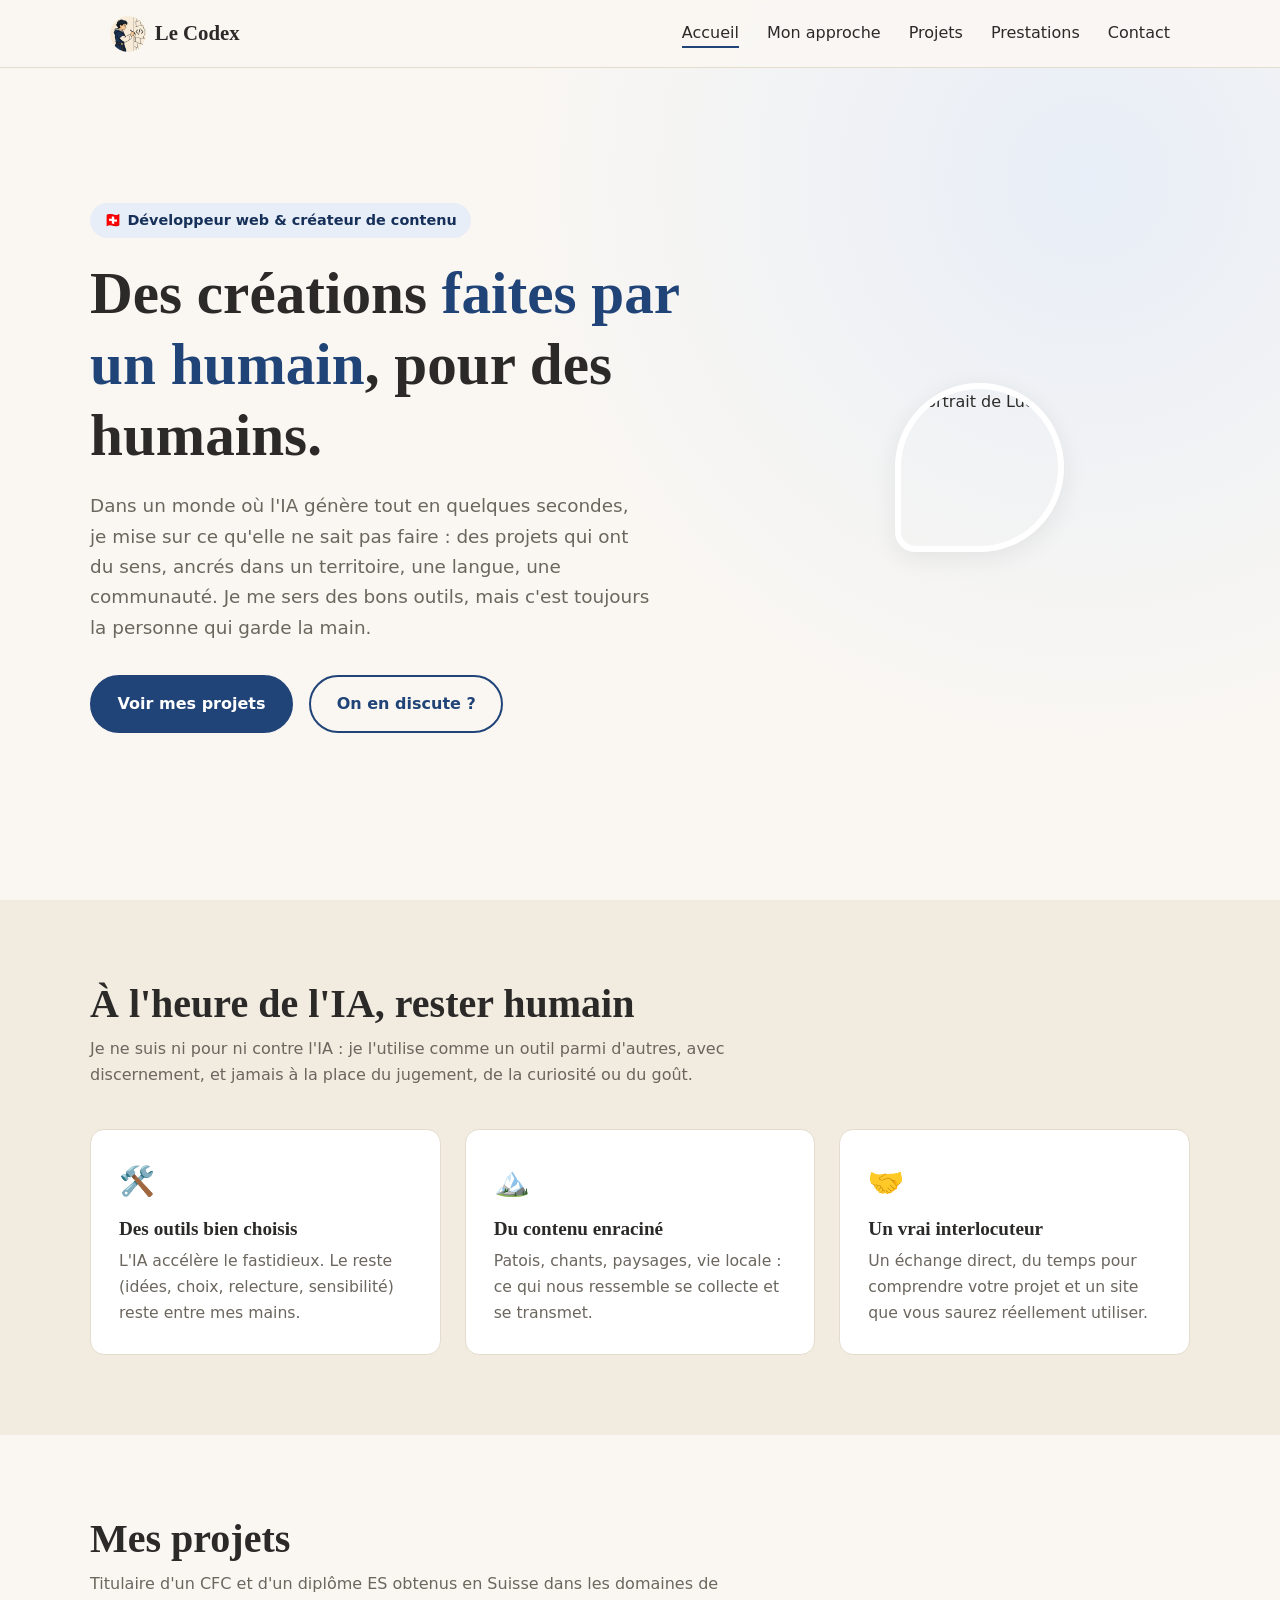
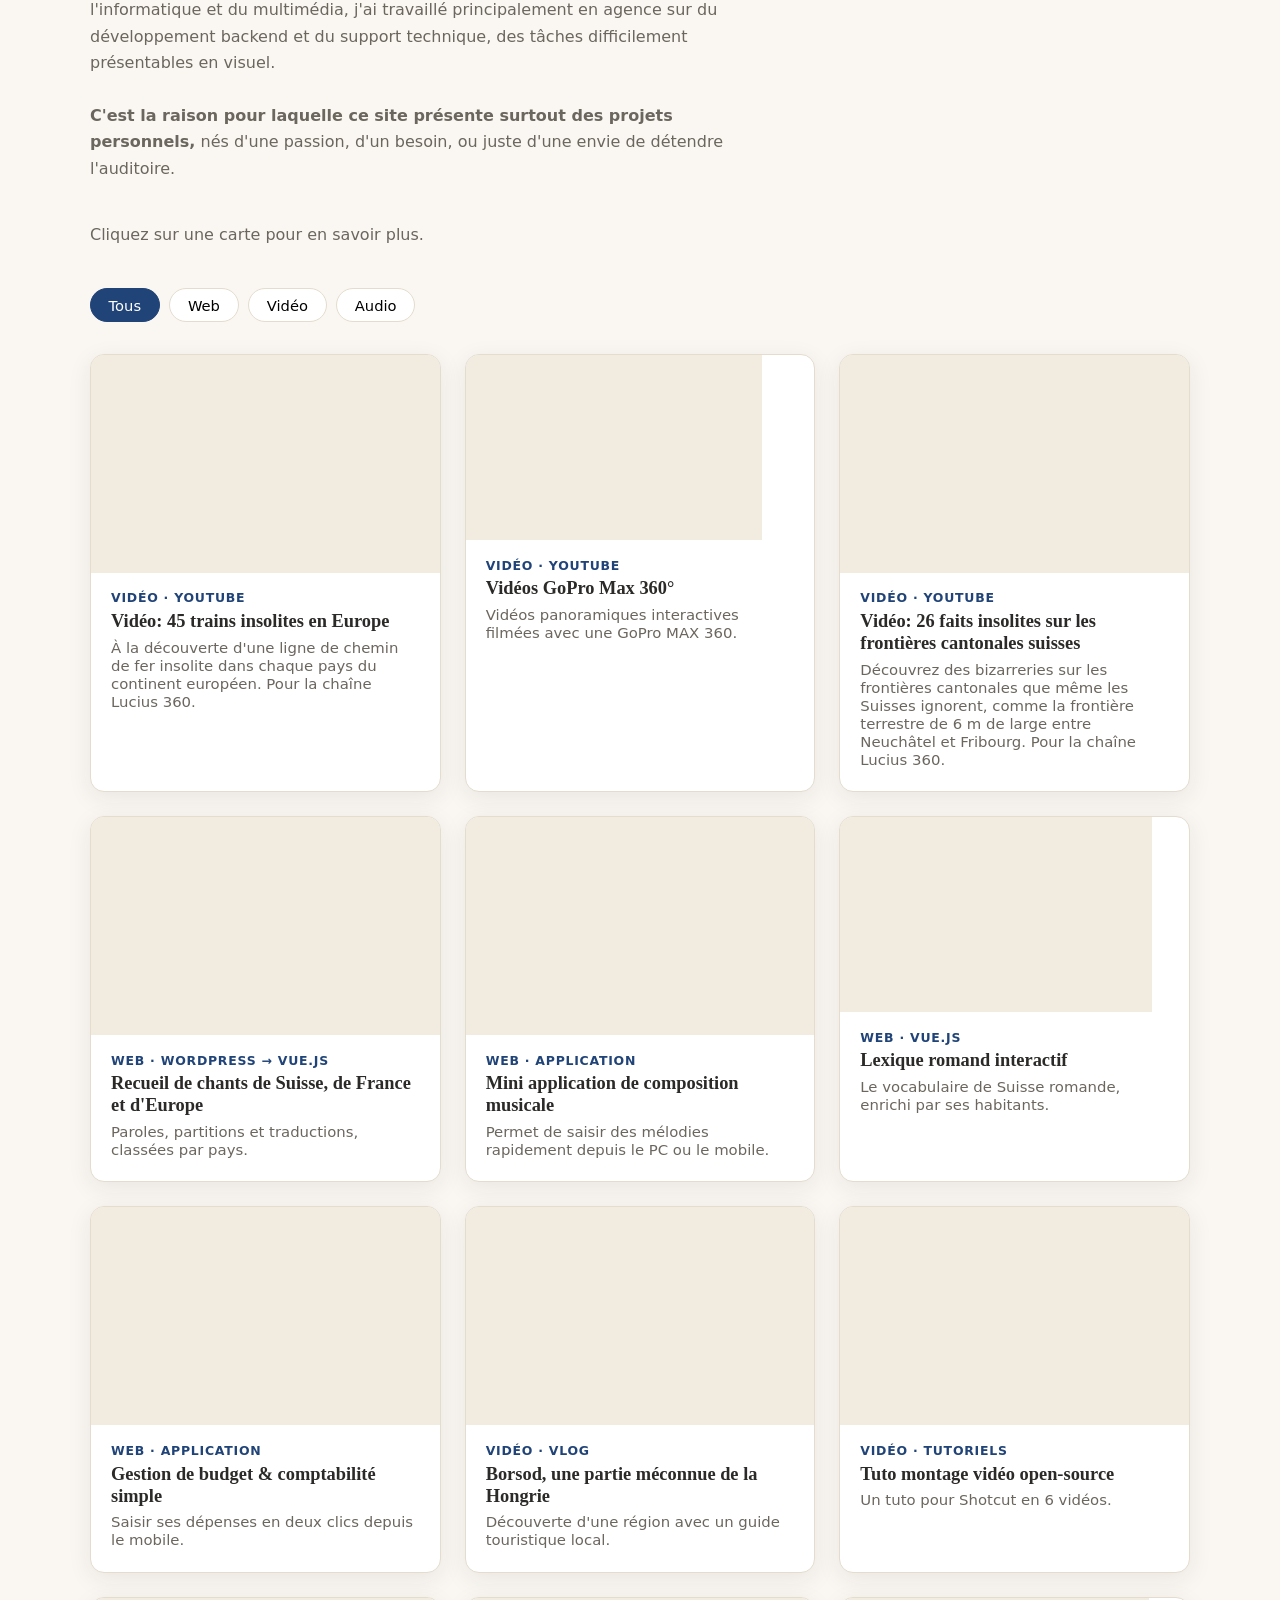
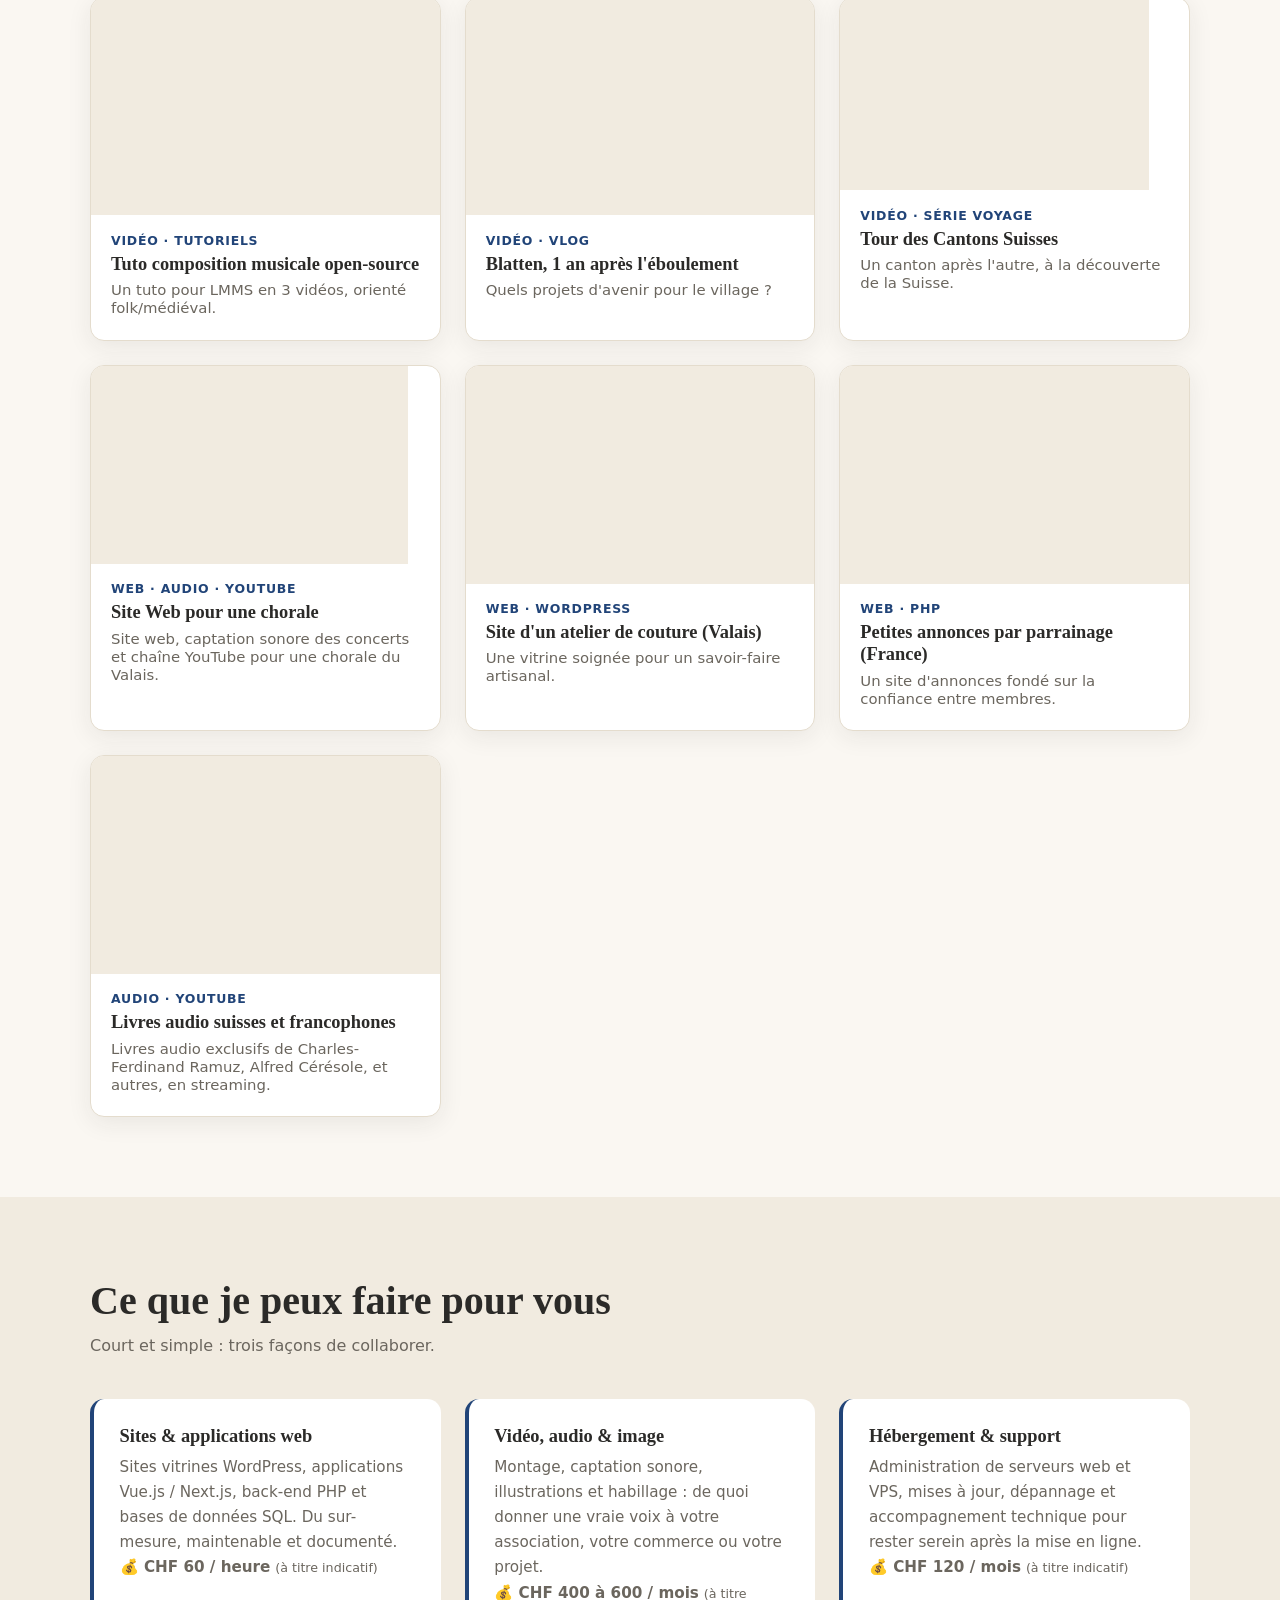
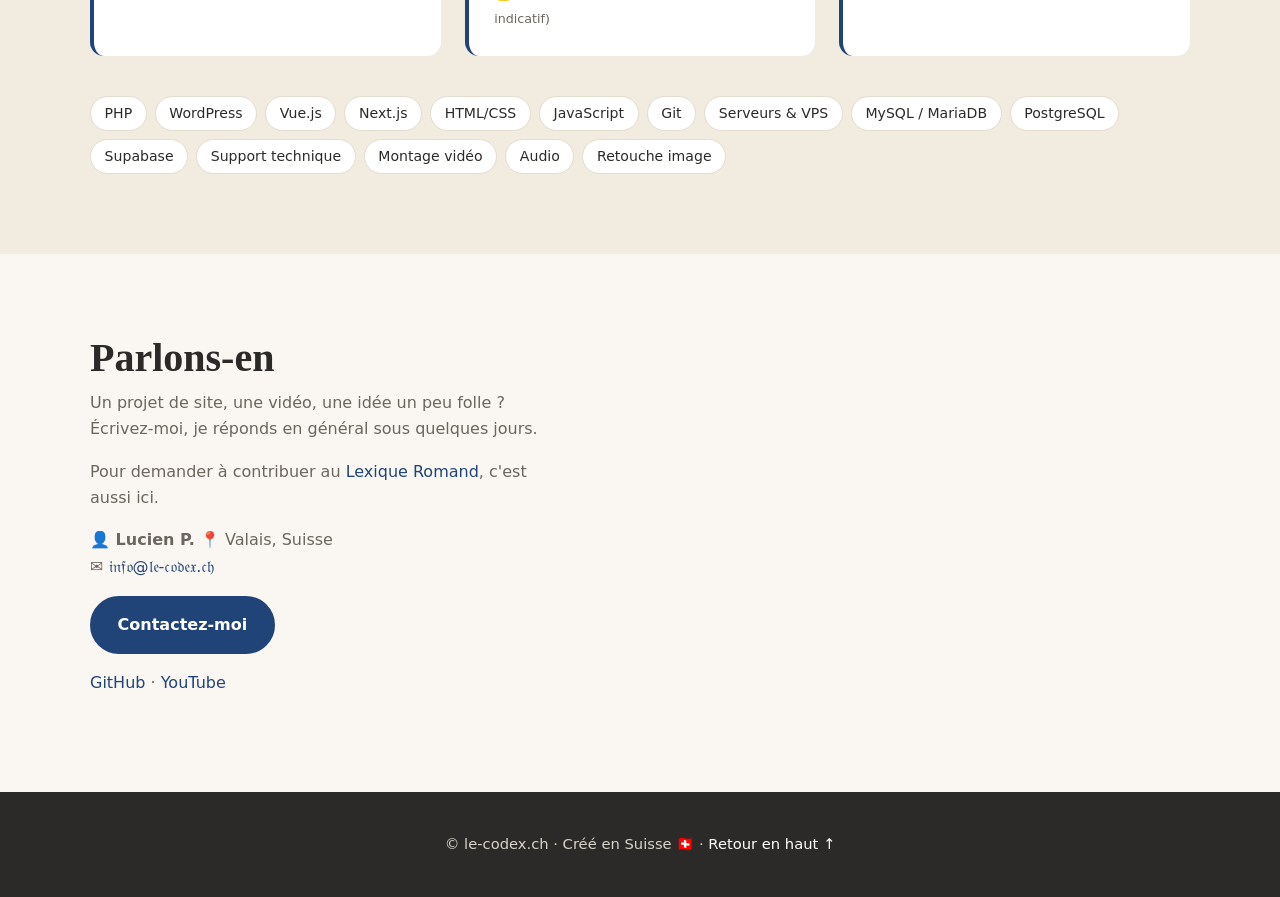
==== commit 0859e03d: "added a portfolio entry" ====
--- a/index.html
+++ b/index.html
@@ -136,7 +136,7 @@
       height: 100%; display: flex; align-items: center; justify-content: space-between;
       padding: 0 1.25rem;
     }
-    .logo { display: inline-flex; align-items: center; gap: .55rem; font-family: var(--font-title); font-size: 1.3rem; font-weight: 700; color: var(--text); }
+    .logo { display: inline-flex; align-items: center; gap: .55rem; font-family: var(--font-title); font-size: 1.3rem; font-weight: 700; color: var(--text); flex-grow: 1; }
     .logo img { width: 36px; height: 36px; object-fit: contain; }
     .nav-links { display: flex; gap: 1.75rem; list-style: none; }
     .nav-links a { color: var(--text); font-weight: 500; position: relative; padding: .25rem 0; }
@@ -519,6 +519,7 @@
     const ph = (t) => `https://placehold.co/800x500/f1ebe0/16305a?text=${encodeURIComponent(t)}`;
 
     const projects = [
+
     {
       id: 16, cat: "video", catLabel: "Vidéo · YouTube",
       title: "Vidéo: 45 trains insolites en Europe",
@@ -568,6 +569,33 @@
       links: [{ label: "Voir le site", url: "https://www.bardsinexile.org" }]
     },
 
+    {
+      id: 17, cat: "web", catLabel: "Web · Application",
+      title: "Mini application de composition musicale",
+      short: "Permet de saisir des mélodies rapidement depuis le PC ou le mobile.",
+      img: 'https://ierljtkznrwjcvxjrbqv.supabase.co/storage/v1/object/public/le-codex/lucius-synth.webp',
+      tags: ["Mobile first", "Budget", "Comptabilité", "Open source"],
+      desc: [
+        "J'ai créé cette application pour pouvoir noter des idées de composition musicale lorsque j'ai ni PC ni carnet.",
+        "Le code source est disponible sur GitHub ; l'application est accessible mais la sauvegarde de fichiers n'est pas encore disponible au public."
+      ],
+      links: [{ label: "Accéder à l'application", url: "https://lucius-synth.vercel.app" }]
+    },
+
+      {
+        id: 2, cat: "web", catLabel: "Web · Vue.js",
+        title: "Lexique romand interactif",
+        short: "Le vocabulaire de Suisse romande, enrichi par ses habitants.",
+        img: 'https://ierljtkznrwjcvxjrbqv.supabase.co/storage/v1/object/public/le-codex/portfolio-lexique-romand.webp',
+        tags: ["Vue.js", "Participatif", "Patrimoine linguistique", "Suisse romande"],
+        desc: [
+          "Un lexique interactif consacré aux expressions et mots propres à la Suisse romande, ouvert à vos contributions.",
+          "Réalisé avec Vue.js, il met l'accent sur une recherche rapide, une navigation agréable et la participation de la communauté.",
+          "Il n’existait pas d’outil de recherche pratique permettant de chercher des termes de Suisse Romande, la plupart des lexiques étant de très vieux sites Web. J’ai donc créé un lexique doté d’un outil de recherche.",
+          "Cet outil créé à des fins éducatives récupère des données de sites externes et les sauvegarde en cache: dans tous les cas la source de ces données est indiquée. Le but n’est en aucun cas de plagier le travail fait par d’autres; au contraire, il s’agit d’en créer une copie de sécurité au cas où les sites sources disparaîtraient."
+        ],
+        links: [{ label: "Voir le site", url: "https://lexique-romand-vuejs.vercel.app" }]
+      },
       {
         id: 1, cat: "web", catLabel: "Web · Application",
         title: "Gestion de budget & comptabilité simple",
@@ -581,21 +609,6 @@
         ],
         links: [{ label: "Code source (GitHub)", url: "https://github.com/lucius-barde/lucius-budget-vuejs" }]
       },
-      {
-        id: 2, cat: "web", catLabel: "Web · Vue.js",
-        title: "Lexique romand interactif",
-        short: "Le vocabulaire de Suisse romande, enrichi par ses habitants.",
-        img: 'https://ierljtkznrwjcvxjrbqv.supabase.co/storage/v1/object/public/le-codex/portfolio-lexique-romand.webp',
-        tags: ["Vue.js", "Participatif", "Patrimoine linguistique", "Suisse romande"],
-        desc: [
-          "Un lexique interactif consacré aux expressions et mots propres à la Suisse romande, ouvert à vos contributions.",
-          "Réalisé avec Vue.js, il met l'accent sur une recherche rapide, une navigation agréable et la participation de la communauté.",
-          "Il n’existait pas d’outil de recherche pratique permettant de chercher des termes de Suisse Romande, la plupart des lexiques étant de très vieux sites Web. J’ai donc créé un lexique doté d’un outil de recherche.",
-          "Cet outil créé à des fins éducatives récupère des données de sites externes et les sauvegarde en cache: dans tous les cas la source de ces données est indiquée. Le but n’est en aucun cas de plagier le travail fait par d’autres; au contraire, il s’agit d’en créer une copie de sécurité au cas où les sites sources disparaîtraient."
-        ],
-        links: [{ label: "Voir le site", url: "https://lexique-romand-vuejs.vercel.app" }]
-      },
-
       {
         id: 5, cat: "video", catLabel: "Vidéo · Vlog",
         title: "Borsod, une partie méconnue de la Hongrie",
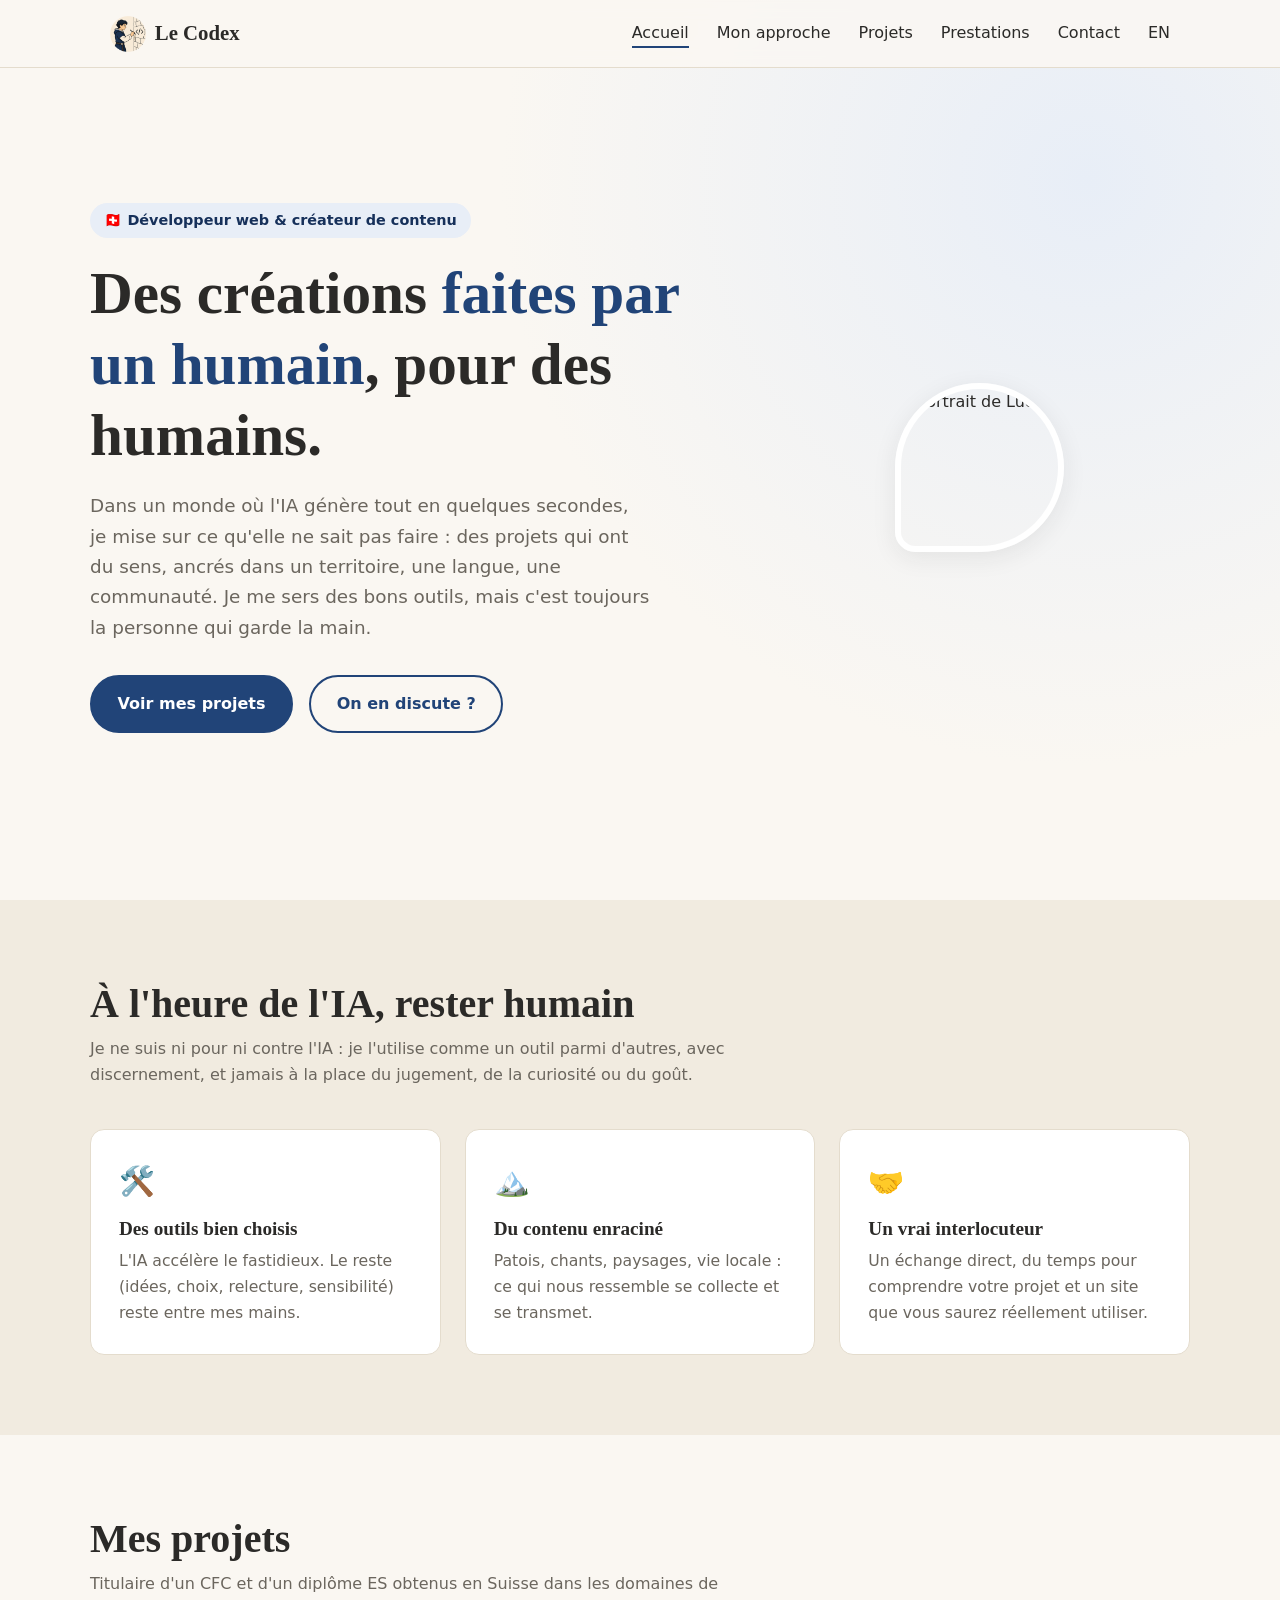
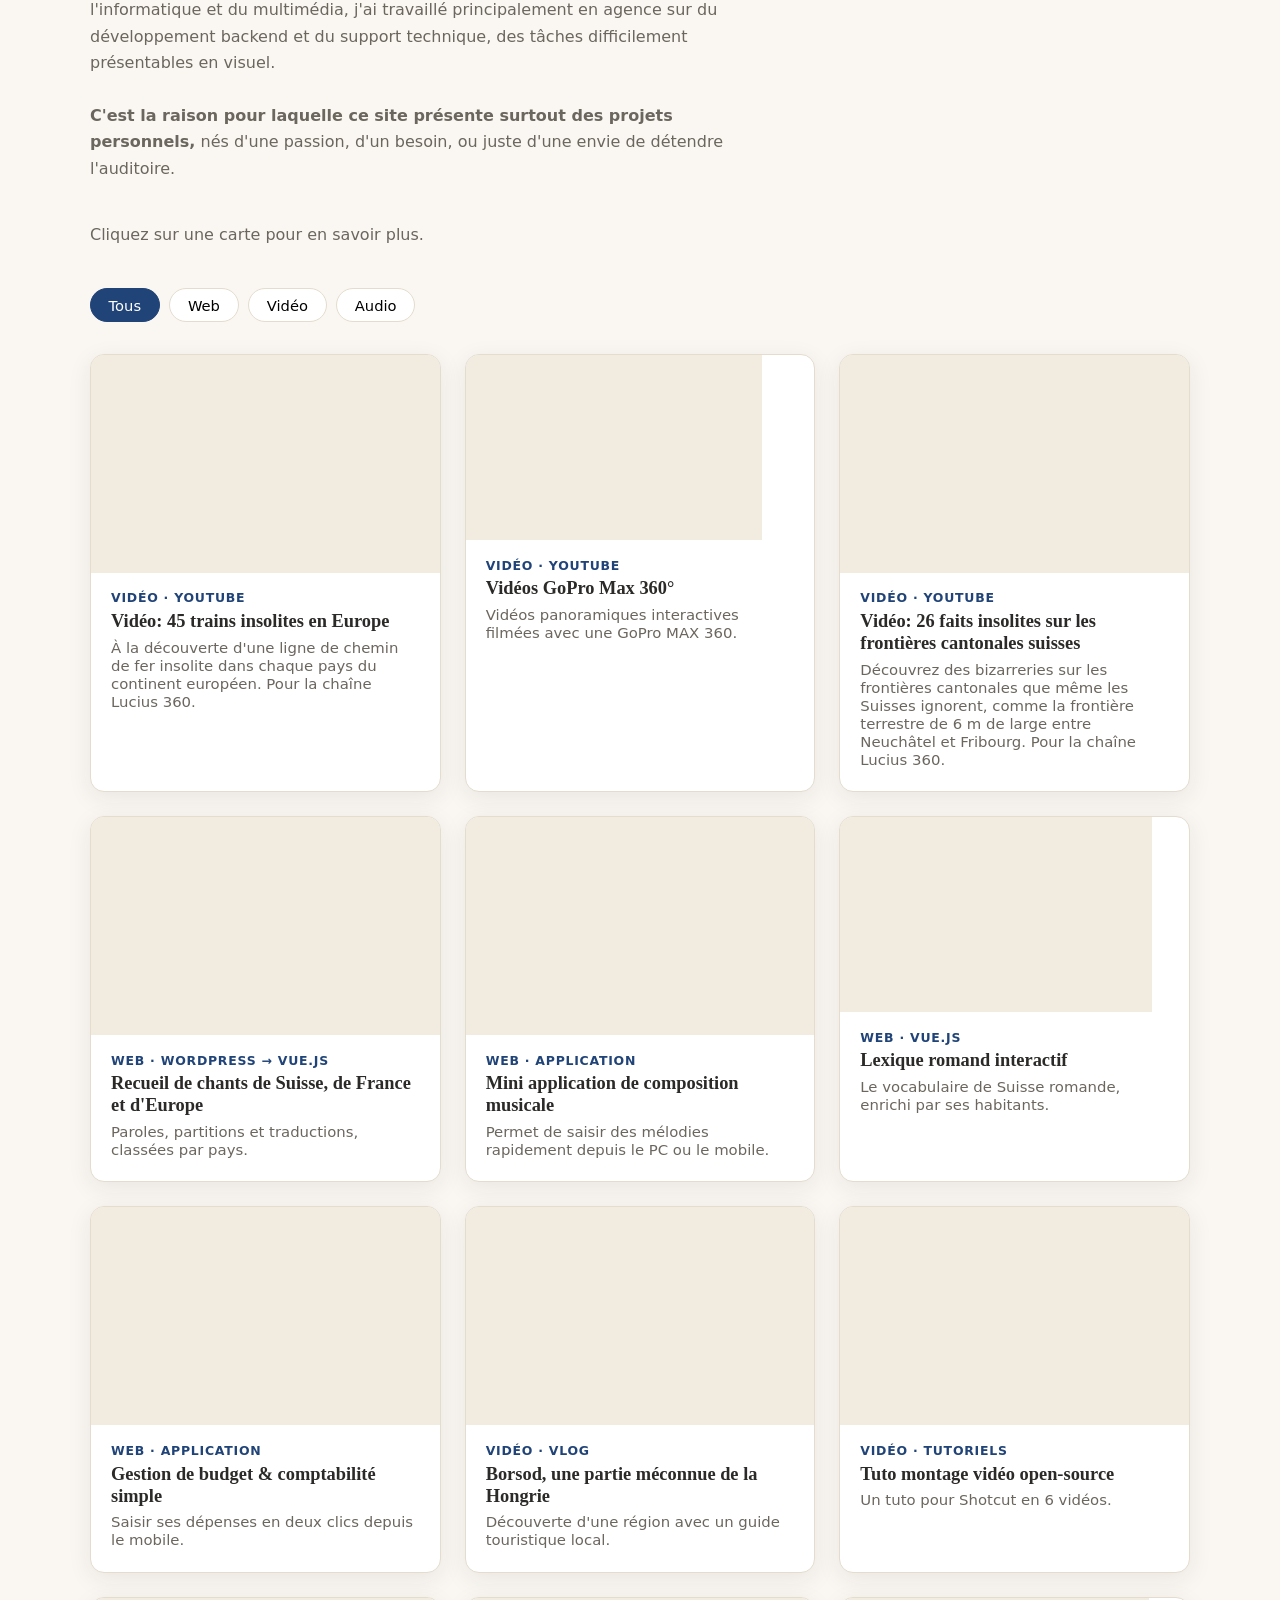
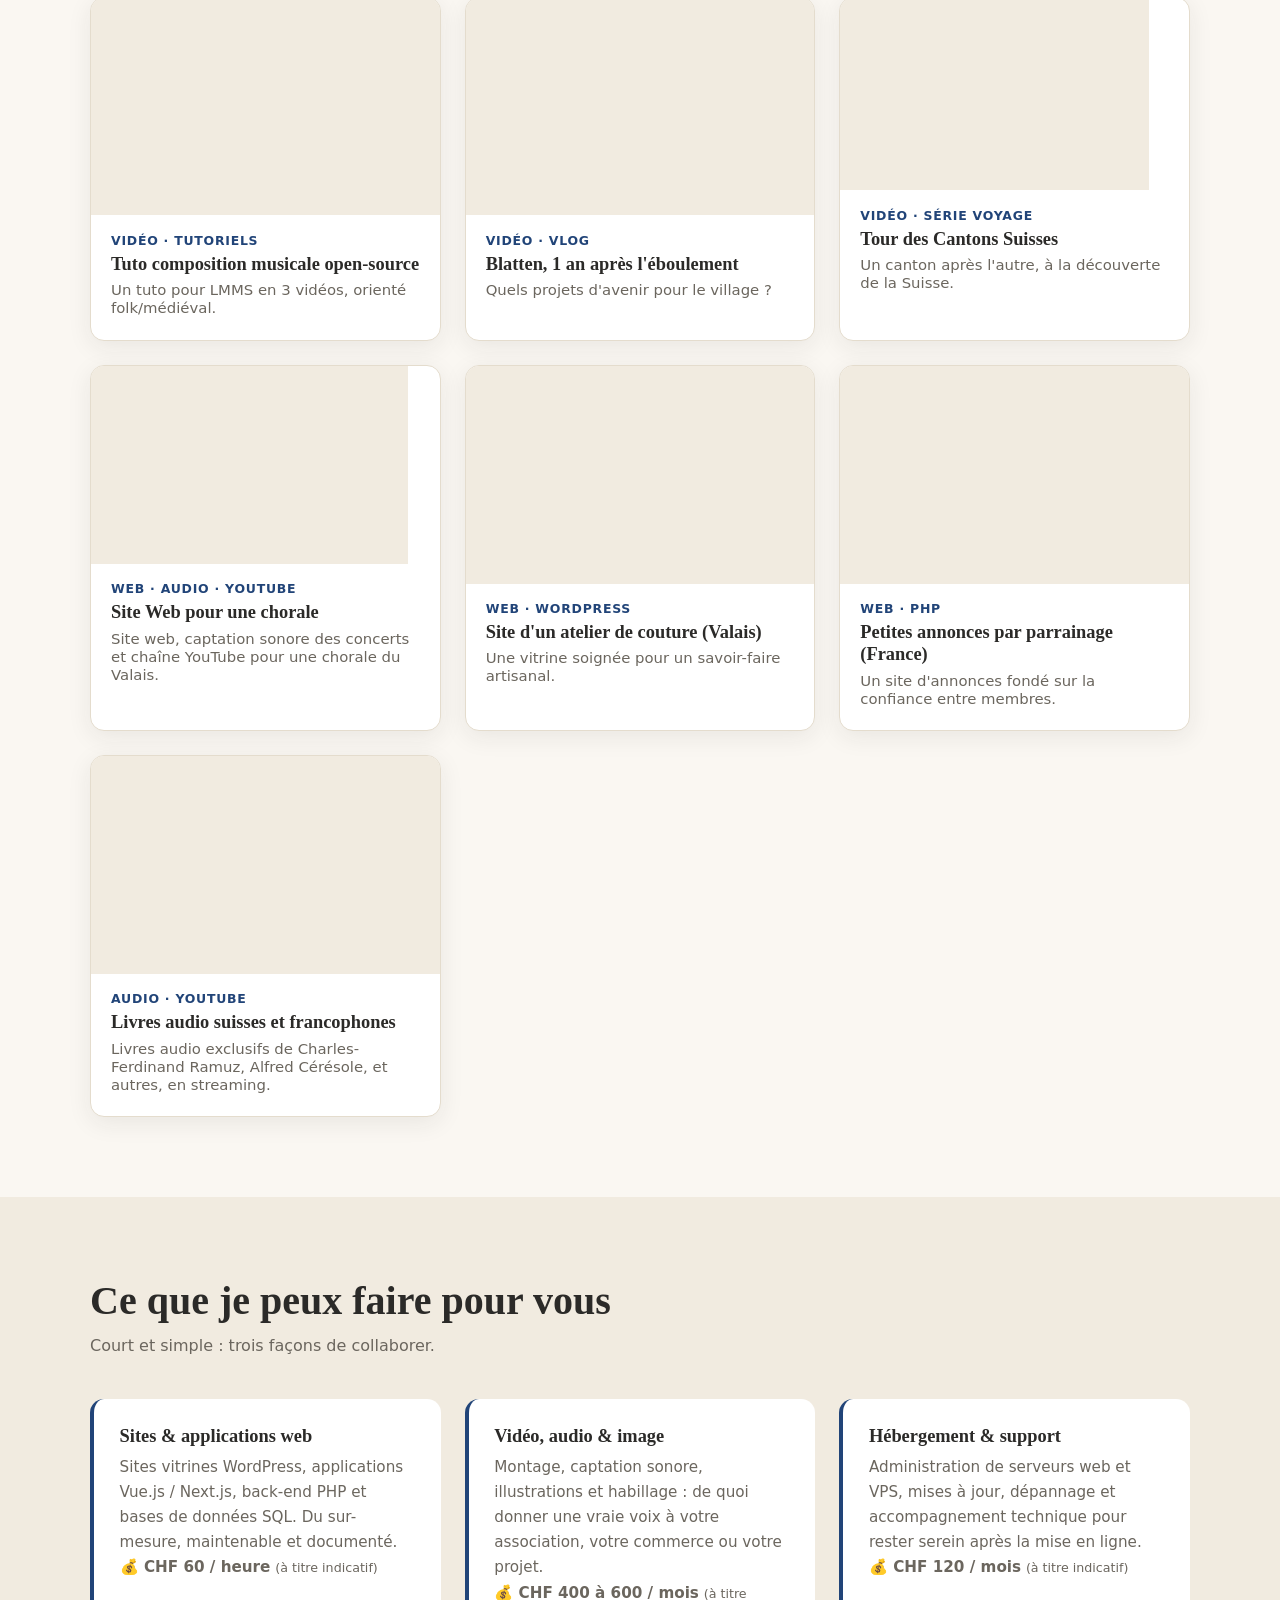
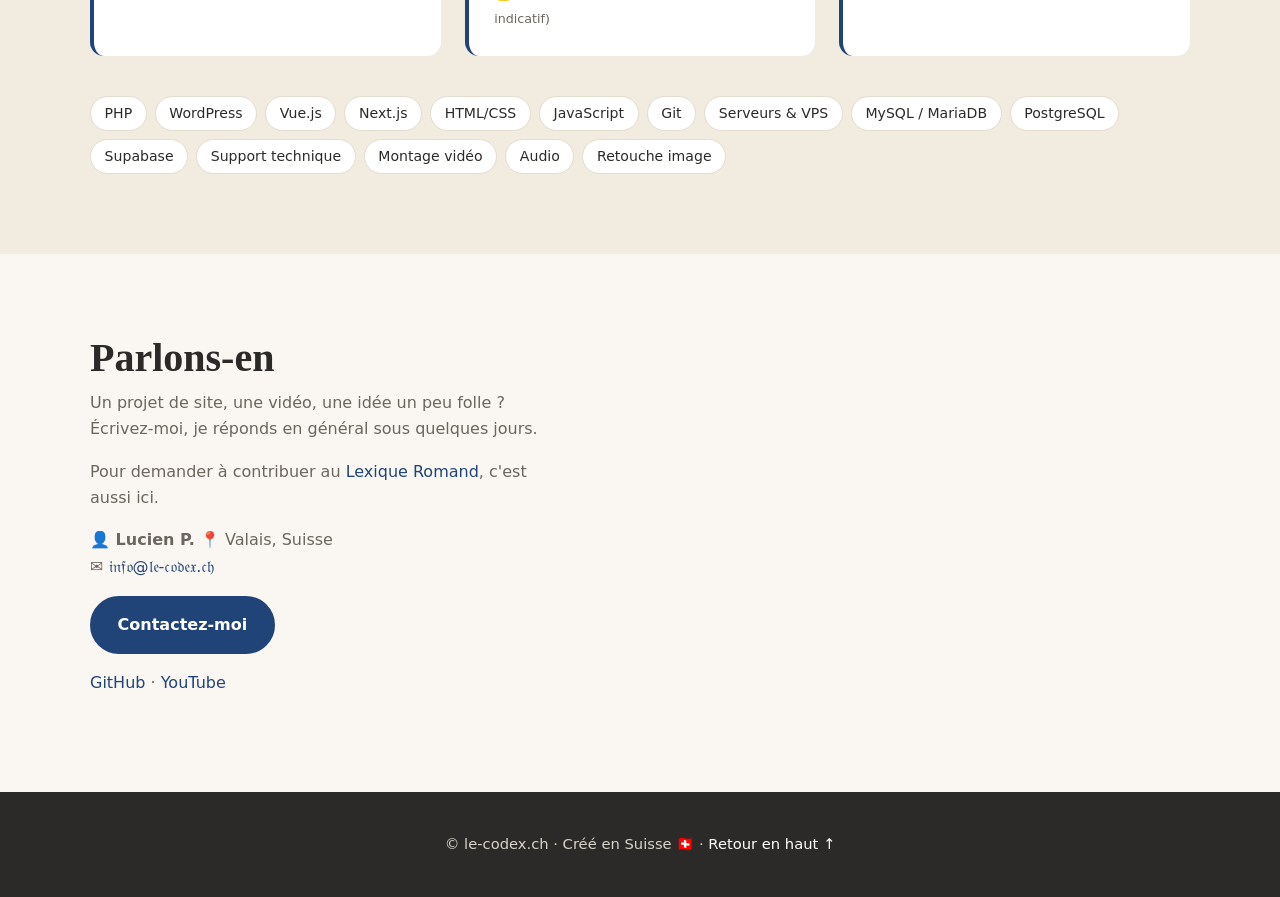
==== commit 5afed79e: "Added English version" ====
--- a/index.html
+++ b/index.html
@@ -62,253 +62,8 @@
   }
   // --> </script>
 
-  <style>
-    /* ========== VARIABLES ========== */
-    :root {
-      --bg: #faf7f2;
-      --bg-alt: #f1ebe0;
-      --surface: #ffffff;
-      --text: #2b2a28;
-      --text-soft: #6b665e;
-      --accent: rgb(33, 68, 120);        /* #214478 */
-      --accent-dark: #16305a;            /* version plus sombre, pour les hovers */
-      --accent-soft: #e8eef7;            /* fond très clair teinté de bleu */
-      --border: #e4dccd;
-      --radius: 14px;
-      --shadow: 0 6px 24px rgba(43, 42, 40, .08);
-      --nav-h: 68px;
-      --font-title: Georgia, "Times New Roman", serif;
-      --font-body: system-ui, -apple-system, "Segoe UI", Roboto, sans-serif;
-      --max-w: 1100px;
-    }
-
-    /* ========== BASE ========== */
-    *, *::before, *::after { box-sizing: border-box; margin: 0; padding: 0; }
-    html { scroll-behavior: smooth; scroll-padding-top: var(--nav-h); }
-    body {
-      font-family: var(--font-body);
-      background: var(--bg);
-      color: var(--text);
-      line-height: 1.65;
-      -webkit-font-smoothing: antialiased;
-    }
-    img { max-width: 100%; display: block; }
-    a { color: var(--accent); text-decoration: none; }
-    a:hover { color: var(--accent-dark); }
-    h1, h2, h3 { font-family: var(--font-title); line-height: 1.2; }
-    section { padding: 5rem 1.25rem; }
-    .container { max-width: var(--max-w); margin: 0 auto; }
-    .section-title { font-size: clamp(1.8rem, 4vw, 2.5rem); margin-bottom: .5rem; }
-    .section-intro { color: var(--text-soft); max-width: 640px; margin-bottom: 2.5rem; }
-    .skip-link {
-      position: absolute; left: -999px; top: 0;
-      background: var(--accent); color: #fff; padding: .6rem 1rem; z-index: 200;
-    }
-    .skip-link:focus { left: 0; }
-    :focus-visible { outline: 3px solid var(--accent); outline-offset: 3px; }
-
-    /* ========== BOUTONS ========== */
-    .btn {
-      display: inline-block;
-      padding: .85rem 1.6rem;
-      border-radius: 999px;
-      font-weight: 600;
-      border: 2px solid var(--accent);
-      cursor: pointer;
-      font-size: 1rem;
-      font-family: inherit;
-      transition: transform .2s, background .2s, color .2s;
-    }
-    .btn-primary { background: var(--accent); color: #fff; }
-    .btn-primary:hover { background: var(--accent-dark); border-color: var(--accent-dark); color: #fff; transform: translateY(-2px); }
-    .btn-outline { background: transparent; color: var(--accent); }
-    .btn-outline:hover { background: var(--accent-soft); transform: translateY(-2px); }
-
-    /* ========== NAVBAR ========== */
-    .navbar {
-      position: fixed; top: 0; left: 0; right: 0; height: var(--nav-h);
-      background: rgba(250, 247, 242, .92);
-      backdrop-filter: blur(8px);
-      border-bottom: 1px solid var(--border);
-      z-index: 100;
-    }
-    .navbar .container {
-      height: 100%; display: flex; align-items: center; justify-content: space-between;
-      padding: 0 1.25rem;
-    }
-    .logo { display: inline-flex; align-items: center; gap: .55rem; font-family: var(--font-title); font-size: 1.3rem; font-weight: 700; color: var(--text); flex-grow: 1; }
-    .logo img { width: 36px; height: 36px; object-fit: contain; }
-    .nav-links { display: flex; gap: 1.75rem; list-style: none; }
-    .nav-links a { color: var(--text); font-weight: 500; position: relative; padding: .25rem 0; }
-    .nav-links a::after {
-      content: ""; position: absolute; left: 0; bottom: -2px; height: 2px; width: 0;
-      background: var(--accent); transition: width .25s;
-    }
-    .nav-links a:hover::after, .nav-links a.active::after { width: 100%; }
-    .nav-toggle {
-      display: none; background: none; border: 0; cursor: pointer;
-      width: 40px; height: 40px; position: relative;
-    }
-    .nav-toggle span, .nav-toggle span::before, .nav-toggle span::after {
-      content: ""; position: absolute; left: 8px; width: 24px; height: 2px;
-      background: var(--text); transition: transform .25s, opacity .25s;
-    }
-    .nav-toggle span { top: 19px; }
-    .nav-toggle span::before { top: -7px; left: 0; }
-    .nav-toggle span::after { top: 7px; left: 0; }
-    .nav-toggle[aria-expanded="true"] span { background: transparent; }
-    .nav-toggle[aria-expanded="true"] span::before { transform: translateY(7px) rotate(45deg); }
-    .nav-toggle[aria-expanded="true"] span::after { transform: translateY(-7px) rotate(-45deg); }
-
-    /* ========== HERO ========== */
-    .hero {
-      min-height: 100vh; padding-top: calc(var(--nav-h) + 3rem);
-      display: flex; align-items: center;
-      background:
-        radial-gradient(circle at 85% 20%, var(--accent-soft), transparent 45%),
-        var(--bg);
-    }
-    .hero-grid { display: grid; grid-template-columns: 1.2fr .8fr; gap: 3rem; align-items: center; }
-    .hero-tag {
-      display: inline-block; background: var(--accent-soft); color: var(--accent-dark);
-      padding: .35rem .9rem; border-radius: 999px; font-size: .9rem; font-weight: 600; margin-bottom: 1.25rem;
-    }
-    .hero h1 { font-size: clamp(2.2rem, 5.5vw, 3.7rem); margin-bottom: 1.25rem; }
-    .hero h1 em { color: var(--accent); font-style: normal; }
-    .hero p { font-size: 1.15rem; color: var(--text-soft); max-width: 560px; margin-bottom: 2rem; }
-    .hero-actions { display: flex; gap: 1rem; flex-wrap: wrap; }
-    .hero-photo {
-      aspect-ratio: 1; border-radius: 50% 50% 50% 12%;
-      overflow: hidden; box-shadow: var(--shadow); border: 6px solid var(--surface);
-      max-width: 380px; justify-self: center;
-    }
-    .hero-photo img { width: 100%; height: 100%; object-fit: cover; }
-
-    /* ========== MANIFESTE (angle humain) ========== */
-    .manifesto { background: var(--bg-alt); }
-    .manifesto-grid { display: grid; grid-template-columns: repeat(3, 1fr); gap: 1.5rem; margin-top: 2rem; }
-    .manifesto-card {
-      background: var(--surface); padding: 1.75rem; border-radius: var(--radius);
-      border: 1px solid var(--border);
-    }
-    .manifesto-card .icon { font-size: 1.8rem; margin-bottom: .75rem; }
-    .manifesto-card h3 { font-size: 1.2rem; margin-bottom: .5rem; }
-    .manifesto-card p { color: var(--text-soft); font-size: .98rem; }
-
-    /* ========== GALERIE ========== */
-    .filters { display: flex; flex-wrap: wrap; gap: .6rem; margin-bottom: 2rem; }
-    .filter-btn {
-      padding: .45rem 1.1rem; border-radius: 999px; border: 1px solid var(--border);
-      background: var(--surface); cursor: pointer; font-family: inherit; font-size: .92rem;
-      transition: all .2s;
-    }
-    .filter-btn:hover { border-color: var(--accent); }
-    .filter-btn.active { background: var(--accent); color: #fff; border-color: var(--accent); }
-
-    .gallery { display: grid; grid-template-columns: repeat(auto-fill, minmax(290px, 1fr)); gap: 1.5rem; }
-    .card {
-      background: var(--surface); border-radius: var(--radius); overflow: hidden;
-      border: 1px solid var(--border); box-shadow: var(--shadow);
-      cursor: pointer; text-align: left; font-family: inherit; color: inherit; padding: 0;
-      display: flex; flex-direction: column;
-      transition: transform .25s, box-shadow .25s;
-    }
-    .card:hover { transform: translateY(-5px); box-shadow: 0 12px 30px rgba(43, 42, 40, .14); }
-    .card-img { aspect-ratio: 16/10; overflow: hidden; background: var(--bg-alt); }
-    .card-img img { width: 100%; height: 100%; object-fit: cover; transition: transform .4s, opacity .5s; opacity: 0; }
-    .card-img img.loaded { opacity: 1; }
-    .card:hover .card-img img { transform: scale(1.05); }
-    .card-body { padding: 1.1rem 1.25rem 1.4rem; }
-    .card-cat { font-size: .78rem; text-transform: uppercase; letter-spacing: .06em; color: var(--accent); font-weight: 700; }
-    .card-body h3 { font-size: 1.15rem; margin: .3rem 0 .4rem; }
-    .card-body p { color: var(--text-soft); font-size: .93rem; }
-    .card.hidden { display: none; }
-
-    /* ========== MODALE ========== */
-    .modal {
-      position: fixed; inset: 0; background: rgba(30, 28, 26, .65);
-      display: none; align-items: center; justify-content: center;
-      padding: 1.25rem; z-index: 150;
-    }
-    .modal.open { display: flex; animation: fadeIn .25s ease; }
-    .modal-box {
-      background: var(--surface); border-radius: var(--radius); max-width: 720px; width: 100%;
-      max-height: 90vh; overflow-y: auto; position: relative;
-      animation: popIn .3s ease;
-    }
-    .modal-box img { width: 100%; height: auto; max-height: 60vh; object-fit: contain; border: 8px solid #fff; background: var(--bg-alt); display: block; }
-    .modal-content { padding: 1.75rem; }
-    .modal-content h3 { font-size: 1.6rem; margin: .3rem 0 .8rem; }
-    .modal-content p { margin-bottom: 1rem; color: var(--text-soft); }
-    .tags { display: flex; flex-wrap: wrap; gap: .45rem; margin-bottom: 1.25rem; }
-    .tag { background: var(--bg-alt); padding: .2rem .7rem; border-radius: 999px; font-size: .82rem; }
-    .modal-close {
-      position: absolute; top: .75rem; right: .75rem; width: 40px; height: 40px;
-      border-radius: 50%; border: 0; background: rgba(255, 255, 255, .92);
-      font-size: 1.4rem; cursor: pointer; box-shadow: var(--shadow);
-    }
-    .modal-links { display: flex; gap: .75rem; flex-wrap: wrap; }
-
-    /* ========== PRESTATIONS ========== */
-    .services { background: var(--bg-alt); }
-    .services-grid { display: grid; grid-template-columns: repeat(auto-fit, minmax(240px, 1fr)); gap: 1.5rem; }
-    .service {
-      background: var(--surface); padding: 1.6rem; border-radius: var(--radius);
-      border-left: 4px solid var(--accent);
-    }
-    .service h3 { font-size: 1.15rem; margin-bottom: .5rem; }
-    .service p { color: var(--text-soft); font-size: .95rem; }
-    .skills { display: flex; flex-wrap: wrap; gap: .5rem; margin-top: 2.5rem; }
-    .skills .tag { background: var(--surface); border: 1px solid var(--border); font-size: .88rem; padding: .3rem .85rem; }
-
-    /* ========== CONTACT ========== */
-    .contact-grid { display: grid; grid-template-columns: 1fr 1.2fr; gap: 3rem; }
-    .contact-info p { color: var(--text-soft); margin-bottom: 1rem; }
-    form { display: grid; gap: 1.1rem; }
-    .field label { display: block; font-weight: 600; margin-bottom: .35rem; font-size: .93rem; }
-    .field input, .field textarea, .field select {
-      width: 100%; padding: .8rem 1rem; border: 1px solid var(--border);
-      border-radius: 10px; font: inherit; background: var(--surface); color: var(--text);
-    }
-    .field input:focus, .field textarea:focus, .field select:focus {
-      outline: none; border-color: var(--accent); box-shadow: 0 0 0 3px var(--accent-soft);
-    }
-    .field textarea { min-height: 150px; resize: vertical; }
-    .hp { position: absolute; left: -9999px; }   /* honeypot anti-spam */
-    .form-msg { padding: .9rem 1rem; border-radius: 10px; background: #e6f4ea; color: #1e6b34; display: none; }
-    .form-msg.show { display: block; }
-
-    /* ========== FOOTER ========== */
-    footer { background: var(--text); color: #d9d4ca; padding: 2.5rem 1.25rem; text-align: center; font-size: .92rem; }
-    footer a { color: #fff; }
-
-    /* ========== ANIMATIONS ========== */
-    .reveal { opacity: 0; transform: translateY(24px); transition: opacity .7s ease, transform .7s ease; }
-    .reveal.visible { opacity: 1; transform: none; }
-    @keyframes fadeIn { from { opacity: 0; } to { opacity: 1; } }
-    @keyframes popIn { from { opacity: 0; transform: scale(.94) translateY(12px); } to { opacity: 1; transform: none; } }
-    @media (prefers-reduced-motion: reduce) {
-      * { animation: none !important; transition: none !important; }
-      html { scroll-behavior: auto; }
-      .reveal { opacity: 1; transform: none; }
-    }
-
-    /* ========== RESPONSIVE ========== */
-    @media (max-width: 860px) {
-      .nav-toggle { display: block; }
-      .nav-links {
-        position: absolute; top: var(--nav-h); left: 0; right: 0;
-        flex-direction: column; gap: 0; background: var(--bg);
-        border-bottom: 1px solid var(--border);
-        max-height: 0; overflow: hidden; transition: max-height .3s;
-      }
-      .nav-links.open { max-height: 380px; }
-      .nav-links a { display: block; padding: 1rem 1.5rem; }
-      .hero-grid, .contact-grid, .manifesto-grid { grid-template-columns: 1fr; }
-      .hero-photo { max-width: 260px; order: -1; }
-      section { padding: 3.5rem 1.25rem; }
-    }
-  </style>
+  <link rel="stylesheet" href="css/style.css">
+
 </head>
 
 <body>
@@ -326,6 +81,7 @@
           <li><a href="#projets">Projets</a></li>
           <li><a href="#prestations">Prestations</a></li>
           <li><a href="#contact">Contact</a></li>
+          <li><a href="en/index.html" lang="en">EN</a></li>
         </ul>
       </nav>
     </div>
@@ -576,7 +332,7 @@
       img: 'https://ierljtkznrwjcvxjrbqv.supabase.co/storage/v1/object/public/le-codex/lucius-synth.webp',
       tags: ["Mobile first", "Budget", "Comptabilité", "Open source"],
       desc: [
-        "J'ai créé cette application pour pouvoir noter des idées de composition musicale lorsque j'ai ni PC ni carnet.",
+        "J'ai créé cette application pour pouvoir noter des idées de composition musicale lorsque j'ai ni PC ni carnet. Les notes sont sauvegardées dans la base de données en utilisant le format standard ABC-Notation.",
         "Le code source est disponible sur GitHub ; l'application est accessible mais la sauvegarde de fichiers n'est pas encore disponible au public."
       ],
       links: [{ label: "Accéder à l'application", url: "https://lucius-synth.vercel.app" }]
--- a/css/style.css
+++ b/css/style.css
@@ -0,0 +1,178 @@
+/* ========== VARIABLES ========== */
+:root {
+  --bg: #faf7f2;
+  --bg-alt: #f1ebe0;
+  --surface: #ffffff;
+  --text: #2b2a28;
+  --text-soft: #6b665e;
+  --accent: rgb(33, 68, 120);
+  --accent-dark: #16305a;
+  --accent-soft: #e8eef7;
+  --border: #e4dccd;
+  --radius: 14px;
+  --shadow: 0 6px 24px rgba(43, 42, 40, .08);
+  --nav-h: 68px;
+  --font-title: Georgia, "Times New Roman", serif;
+  --font-body: system-ui, -apple-system, "Segoe UI", Roboto, sans-serif;
+  --max-w: 1100px;
+}
+
+/* ========== BASE ========== */
+*, *::before, *::after { box-sizing: border-box; margin: 0; padding: 0; }
+html { scroll-behavior: smooth; scroll-padding-top: var(--nav-h); }
+body {
+  font-family: var(--font-body);
+  background: var(--bg);
+  color: var(--text);
+  line-height: 1.65;
+  -webkit-font-smoothing: antialiased;
+}
+img { max-width: 100%; display: block; }
+a { color: var(--accent); text-decoration: none; }
+a:hover { color: var(--accent-dark); }
+h1, h2, h3 { font-family: var(--font-title); line-height: 1.2; }
+section { padding: 5rem 1.25rem; }
+.container { max-width: var(--max-w); margin: 0 auto; }
+.section-title { font-size: clamp(1.8rem, 4vw, 2.5rem); margin-bottom: .5rem; }
+.section-intro { color: var(--text-soft); max-width: 640px; margin-bottom: 2.5rem; }
+.skip-link { position: absolute; left: -999px; top: 0; background: var(--accent); color: #fff; padding: .6rem 1rem; z-index: 200; }
+.skip-link:focus { left: 0; }
+:focus-visible { outline: 3px solid var(--accent); outline-offset: 3px; }
+
+/* ========== BUTTONS ========== */
+.btn {
+  display: inline-block;
+  padding: .85rem 1.6rem;
+  border-radius: 999px;
+  font-weight: 600;
+  border: 2px solid var(--accent);
+  cursor: pointer;
+  font-size: 1rem;
+  font-family: inherit;
+  transition: transform .2s, background .2s, color .2s;
+}
+.btn-primary { background: var(--accent); color: #fff; }
+.btn-primary:hover { background: var(--accent-dark); border-color: var(--accent-dark); color: #fff; transform: translateY(-2px); }
+.btn-outline { background: transparent; color: var(--accent); }
+.btn-outline:hover { background: var(--accent-soft); transform: translateY(-2px); }
+
+/* ========== NAVBAR ========== */
+.navbar {
+  position: fixed; top: 0; left: 0; right: 0; height: var(--nav-h);
+  background: rgba(250, 247, 242, .92);
+  backdrop-filter: blur(8px);
+  border-bottom: 1px solid var(--border);
+  z-index: 100;
+}
+.navbar .container { height: 100%; display: flex; align-items: center; justify-content: space-between; padding: 0 1.25rem; }
+.logo { display: inline-flex; align-items: center; gap: .55rem; font-family: var(--font-title); font-size: 1.3rem; font-weight: 700; color: var(--text); flex-grow: 1; }
+.logo img { width: 36px; height: 36px; object-fit: contain; }
+.nav-links { display: flex; gap: 1.75rem; list-style: none; }
+.nav-links a { color: var(--text); font-weight: 500; position: relative; padding: .25rem 0; }
+.nav-links a::after { content: ""; position: absolute; left: 0; bottom: -2px; height: 2px; width: 0; background: var(--accent); transition: width .25s; }
+.nav-links a:hover::after, .nav-links a.active::after { width: 100%; }
+.nav-toggle { display: none; background: none; border: 0; cursor: pointer; width: 40px; height: 40px; position: relative; }
+.nav-toggle span, .nav-toggle span::before, .nav-toggle span::after { content: ""; position: absolute; left: 8px; width: 24px; height: 2px; background: var(--text); transition: transform .25s, opacity .25s; }
+.nav-toggle span { top: 19px; }
+.nav-toggle span::before { top: -7px; left: 0; }
+.nav-toggle span::after { top: 7px; left: 0; }
+.nav-toggle[aria-expanded="true"] span { background: transparent; }
+.nav-toggle[aria-expanded="true"] span::before { transform: translateY(7px) rotate(45deg); }
+.nav-toggle[aria-expanded="true"] span::after { transform: translateY(-7px) rotate(-45deg); }
+
+/* ========== HERO ========== */
+.hero { min-height: 100vh; padding-top: calc(var(--nav-h) + 3rem); display: flex; align-items: center; background: radial-gradient(circle at 85% 20%, var(--accent-soft), transparent 45%), var(--bg); }
+.hero-grid { display: grid; grid-template-columns: 1.2fr .8fr; gap: 3rem; align-items: center; }
+.hero-tag { display: inline-block; background: var(--accent-soft); color: var(--accent-dark); padding: .35rem .9rem; border-radius: 999px; font-size: .9rem; font-weight: 600; margin-bottom: 1.25rem; }
+.hero h1 { font-size: clamp(2.2rem, 5.5vw, 3.7rem); margin-bottom: 1.25rem; }
+.hero h1 em { color: var(--accent); font-style: normal; }
+.hero p { font-size: 1.15rem; color: var(--text-soft); max-width: 560px; margin-bottom: 2rem; }
+.hero-actions { display: flex; gap: 1rem; flex-wrap: wrap; }
+.hero-photo { aspect-ratio: 1; border-radius: 50% 50% 50% 12%; overflow: hidden; box-shadow: var(--shadow); border: 6px solid var(--surface); max-width: 380px; justify-self: center; }
+.hero-photo img { width: 100%; height: 100%; object-fit: cover; }
+
+/* ========== MANIFESTO ========== */
+.manifesto { background: var(--bg-alt); }
+.manifesto-grid { display: grid; grid-template-columns: repeat(3, 1fr); gap: 1.5rem; margin-top: 2rem; }
+.manifesto-card { background: var(--surface); padding: 1.75rem; border-radius: var(--radius); border: 1px solid var(--border); }
+.manifesto-card .icon { font-size: 1.8rem; margin-bottom: .75rem; }
+.manifesto-card h3 { font-size: 1.2rem; margin-bottom: .5rem; }
+.manifesto-card p { color: var(--text-soft); font-size: .98rem; }
+
+/* ========== GALLERY ========== */
+.filters { display: flex; flex-wrap: wrap; gap: .6rem; margin-bottom: 2rem; }
+.filter-btn { padding: .45rem 1.1rem; border-radius: 999px; border: 1px solid var(--border); background: var(--surface); cursor: pointer; font-family: inherit; font-size: .92rem; transition: all .2s; }
+.filter-btn:hover { border-color: var(--accent); }
+.filter-btn.active { background: var(--accent); color: #fff; border-color: var(--accent); }
+.gallery { display: grid; grid-template-columns: repeat(auto-fill, minmax(290px, 1fr)); gap: 1.5rem; }
+.card { background: var(--surface); border-radius: var(--radius); overflow: hidden; border: 1px solid var(--border); box-shadow: var(--shadow); cursor: pointer; text-align: left; font-family: inherit; color: inherit; padding: 0; display: flex; flex-direction: column; transition: transform .25s, box-shadow .25s; }
+.card:hover { transform: translateY(-5px); box-shadow: 0 12px 30px rgba(43, 42, 40, .14); }
+.card-img { aspect-ratio: 16/10; overflow: hidden; background: var(--bg-alt); }
+.card-img img { width: 100%; height: 100%; object-fit: cover; transition: transform .4s, opacity .5s; opacity: 0; }
+.card-img img.loaded { opacity: 1; }
+.card:hover .card-img img { transform: scale(1.05); }
+.card-body { padding: 1.1rem 1.25rem 1.4rem; }
+.card-cat { font-size: .78rem; text-transform: uppercase; letter-spacing: .06em; color: var(--accent); font-weight: 700; }
+.card-body h3 { font-size: 1.15rem; margin: .3rem 0 .4rem; }
+.card-body p { color: var(--text-soft); font-size: .93rem; }
+.card.hidden { display: none; }
+
+/* ========== MODAL ========== */
+.modal { position: fixed; inset: 0; background: rgba(30, 28, 26, .65); display: none; align-items: center; justify-content: center; padding: 1.25rem; z-index: 150; }
+.modal.open { display: flex; animation: fadeIn .25s ease; }
+.modal-box { background: var(--surface); border-radius: var(--radius); max-width: 720px; width: 100%; max-height: 90vh; overflow-y: auto; position: relative; animation: popIn .3s ease; }
+.modal-box img { width: 100%; height: auto; max-height: 60vh; object-fit: contain; border: 8px solid #fff; background: var(--bg-alt); display: block; }
+.modal-content { padding: 1.75rem; }
+.modal-content h3 { font-size: 1.6rem; margin: .3rem 0 .8rem; }
+.modal-content p { margin-bottom: 1rem; color: var(--text-soft); }
+.tags { display: flex; flex-wrap: wrap; gap: .45rem; margin-bottom: 1.25rem; }
+.tag { background: var(--bg-alt); padding: .2rem .7rem; border-radius: 999px; font-size: .82rem; }
+.modal-close { position: absolute; top: .75rem; right: .75rem; width: 40px; height: 40px; border-radius: 50%; border: 0; background: rgba(255, 255, 255, .92); font-size: 1.4rem; cursor: pointer; box-shadow: var(--shadow); }
+.modal-links { display: flex; gap: .75rem; flex-wrap: wrap; }
+
+/* ========== SERVICES ========== */
+.services { background: var(--bg-alt); }
+.services-grid { display: grid; grid-template-columns: repeat(auto-fit, minmax(240px, 1fr)); gap: 1.5rem; }
+.service { background: var(--surface); padding: 1.6rem; border-radius: var(--radius); border-left: 4px solid var(--accent); }
+.service h3 { font-size: 1.15rem; margin-bottom: .5rem; }
+.service p { color: var(--text-soft); font-size: .95rem; }
+.skills { display: flex; flex-wrap: wrap; gap: .5rem; margin-top: 2.5rem; }
+.skills .tag { background: var(--surface); border: 1px solid var(--border); font-size: .88rem; padding: .3rem .85rem; }
+
+/* ========== CONTACT ========== */
+.contact-grid { display: grid; grid-template-columns: 1fr 1.2fr; gap: 3rem; }
+.contact-info p { color: var(--text-soft); margin-bottom: 1rem; }
+form { display: grid; gap: 1.1rem; }
+.field label { display: block; font-weight: 600; margin-bottom: .35rem; font-size: .93rem; }
+.field input, .field textarea, .field select { width: 100%; padding: .8rem 1rem; border: 1px solid var(--border); border-radius: 10px; font: inherit; background: var(--surface); color: var(--text); }
+.field input:focus, .field textarea:focus, .field select:focus { outline: none; border-color: var(--accent); box-shadow: 0 0 0 3px var(--accent-soft); }
+.field textarea { min-height: 150px; resize: vertical; }
+.hp { position: absolute; left: -9999px; }
+.form-msg { padding: .9rem 1rem; border-radius: 10px; background: #e6f4ea; color: #1e6b34; display: none; }
+.form-msg.show { display: block; }
+
+/* ========== FOOTER ========== */
+footer { background: var(--text); color: #d9d4ca; padding: 2.5rem 1.25rem; text-align: center; font-size: .92rem; }
+footer a { color: #fff; }
+
+/* ========== ANIMATIONS ========== */
+.reveal { opacity: 0; transform: translateY(24px); transition: opacity .7s ease, transform .7s ease; }
+.reveal.visible { opacity: 1; transform: none; }
+@keyframes fadeIn { from { opacity: 0; } to { opacity: 1; } }
+@keyframes popIn { from { opacity: 0; transform: scale(.94) translateY(12px); } to { opacity: 1; transform: none; } }
+@media (prefers-reduced-motion: reduce) {
+  * { animation: none !important; transition: none !important; }
+  html { scroll-behavior: auto; }
+  .reveal { opacity: 1; transform: none; }
+}
+
+/* ========== RESPONSIVE ========== */
+@media (max-width: 860px) {
+  .nav-toggle { display: block; }
+  .nav-links { position: absolute; top: var(--nav-h); left: 0; right: 0; flex-direction: column; gap: 0; background: var(--bg); border-bottom: 1px solid var(--border); max-height: 0; overflow: hidden; transition: max-height .3s; }
+  .nav-links.open { max-height: 380px; }
+  .nav-links a { display: block; padding: 1rem 1.5rem; }
+  .hero-grid, .contact-grid, .manifesto-grid { grid-template-columns: 1fr; }
+  .hero-photo { max-width: 260px; order: -1; }
+  section { padding: 3.5rem 1.25rem; }
+}
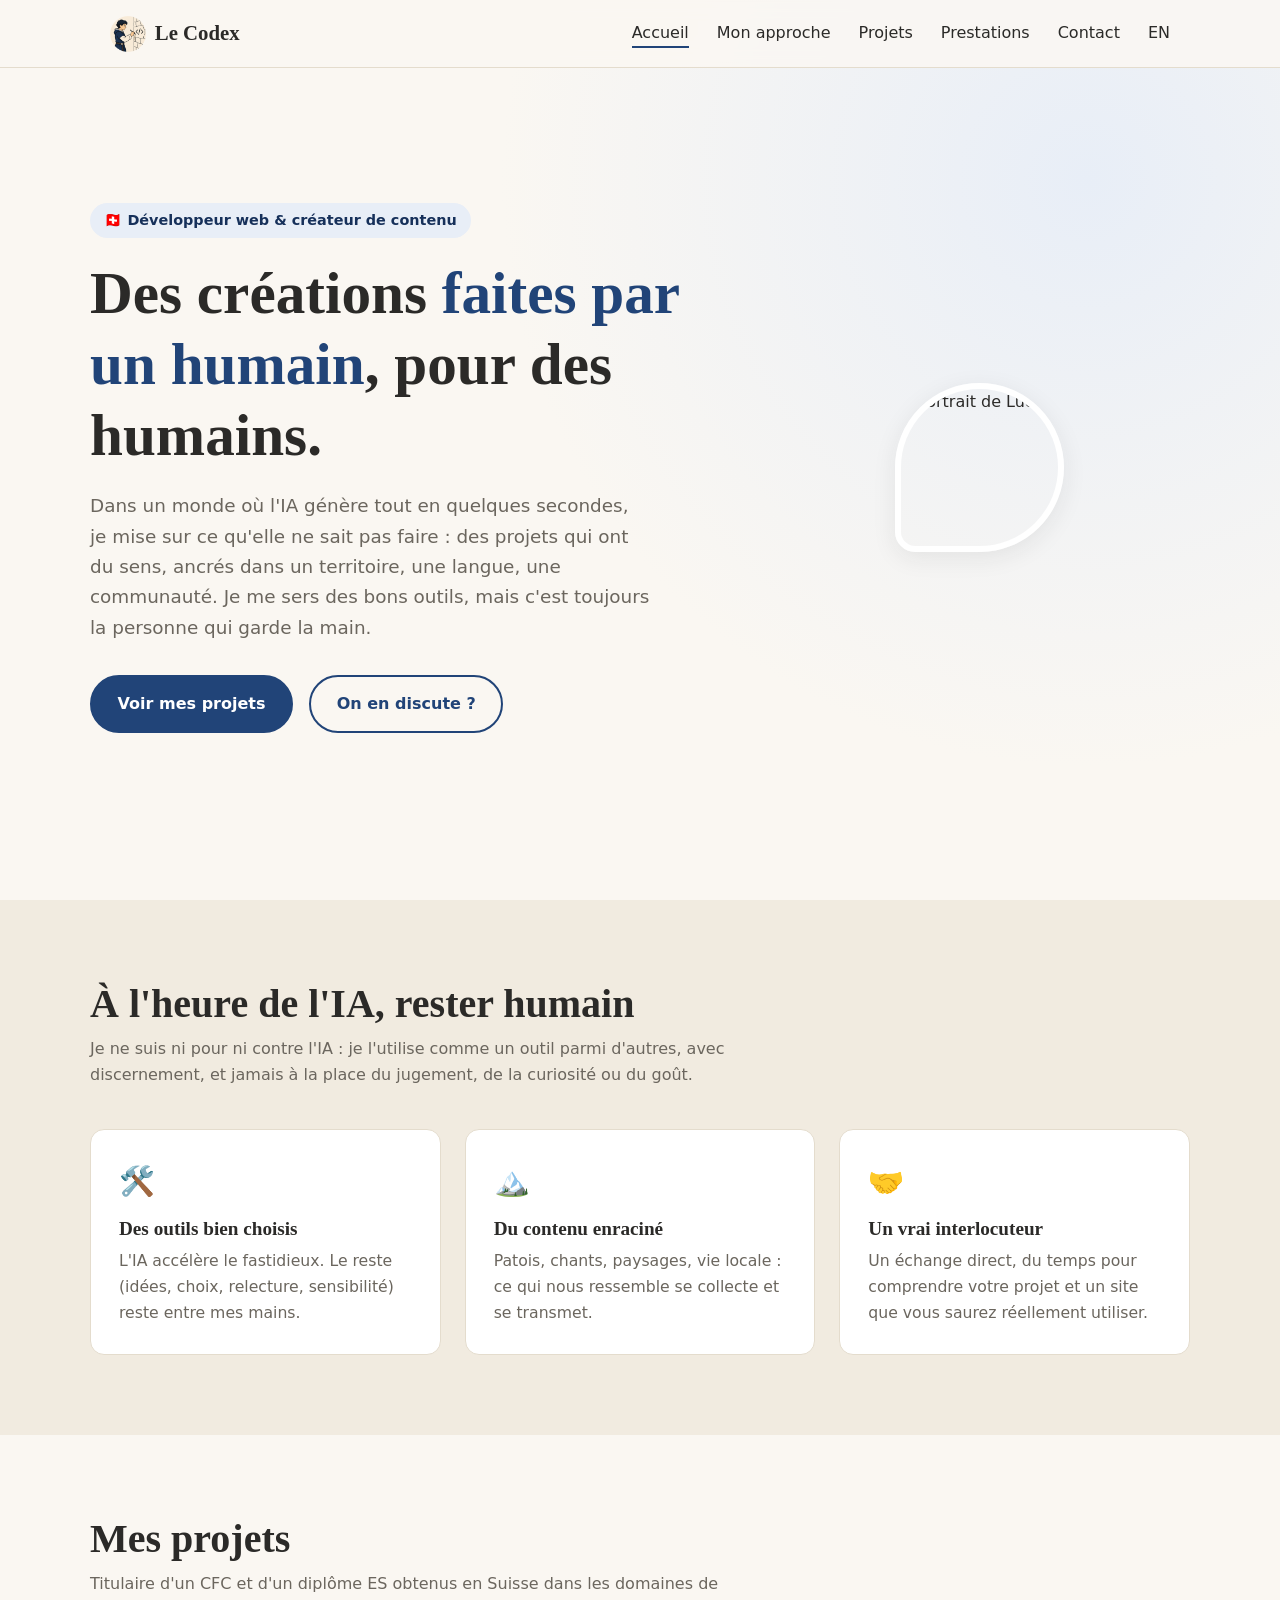
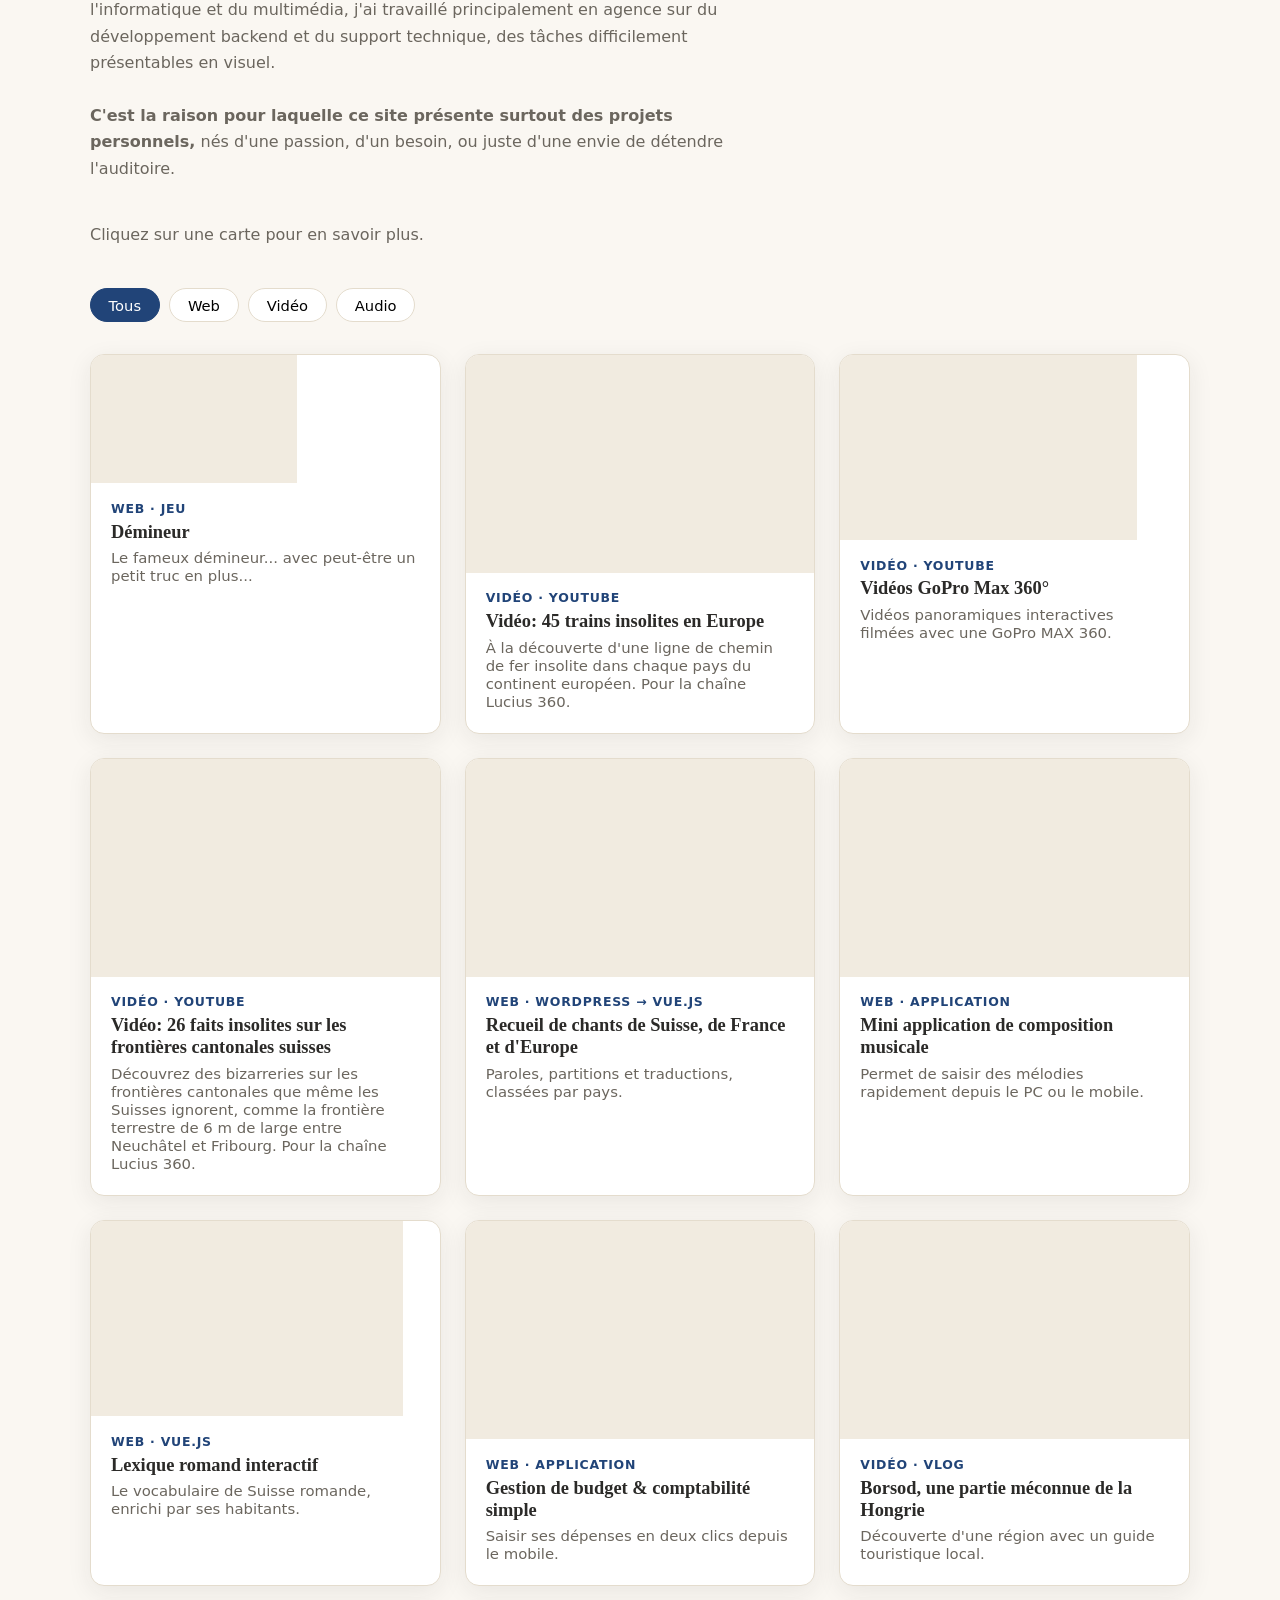
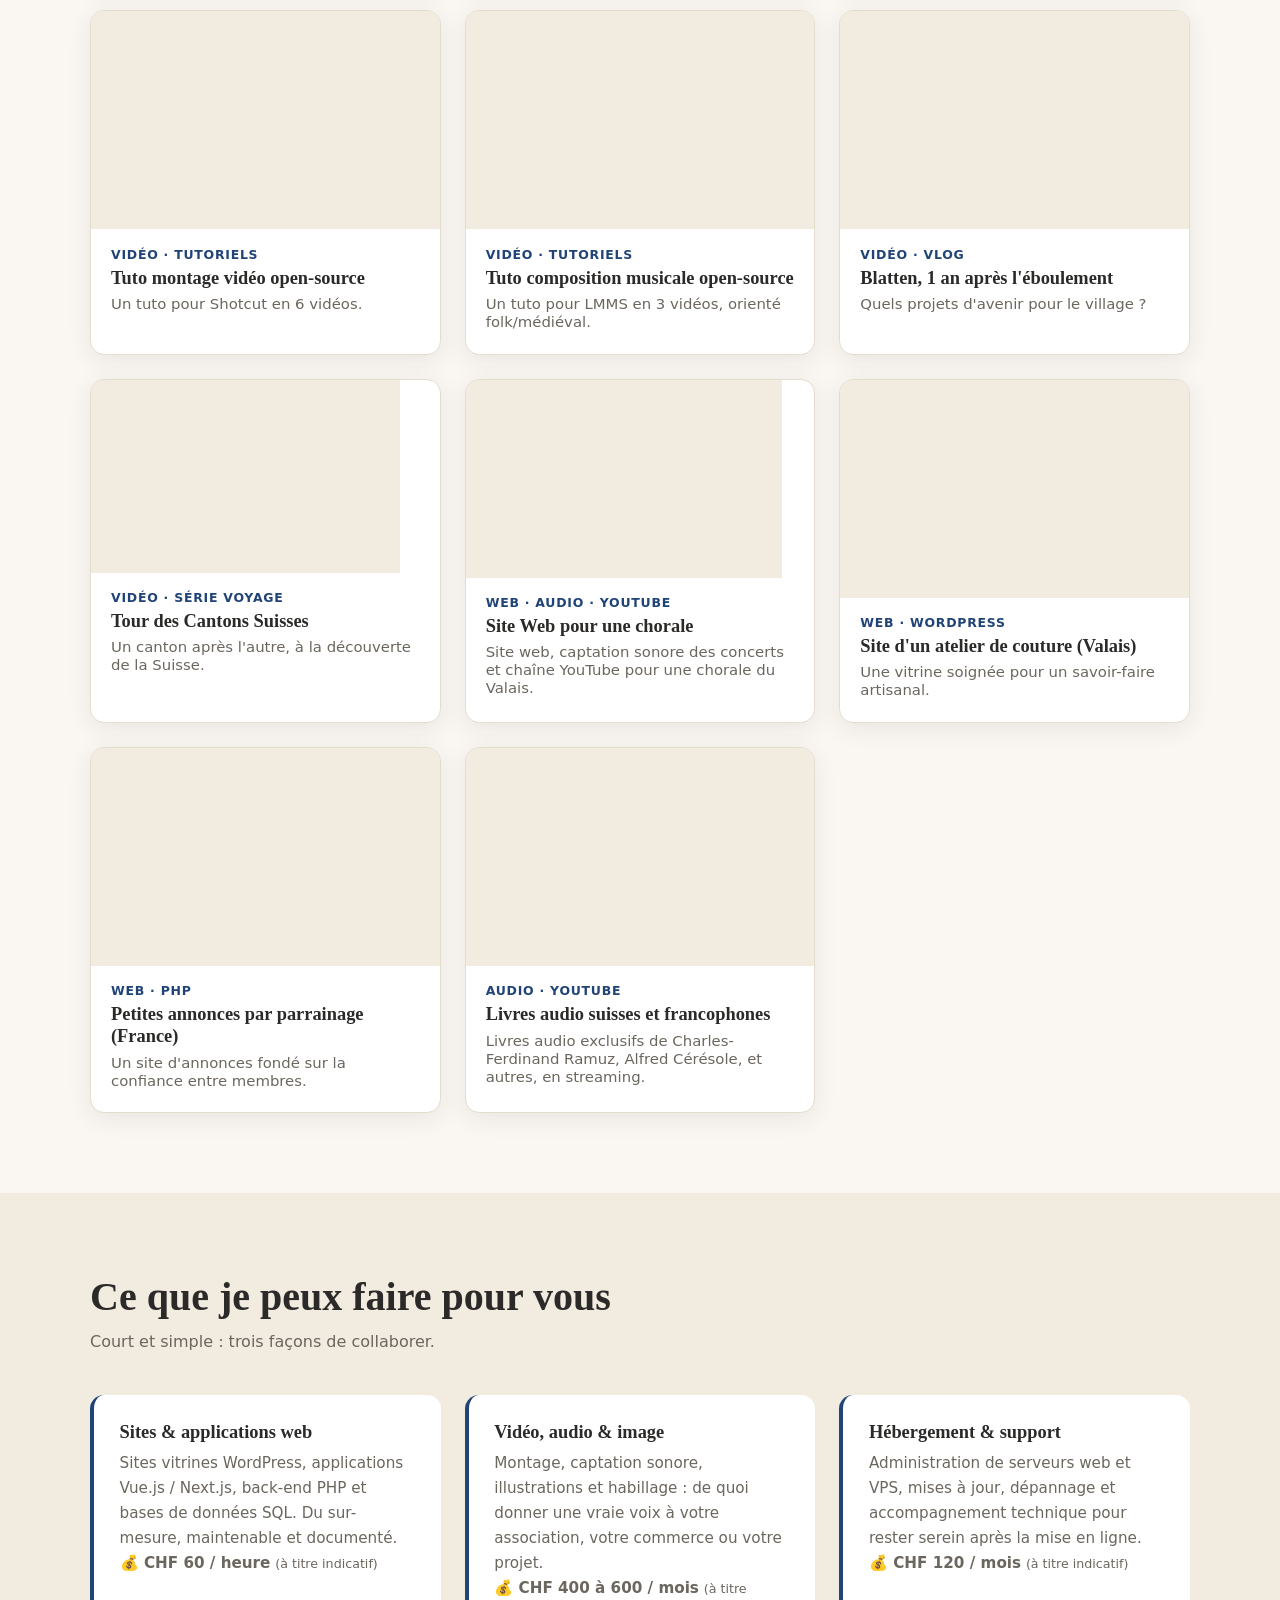
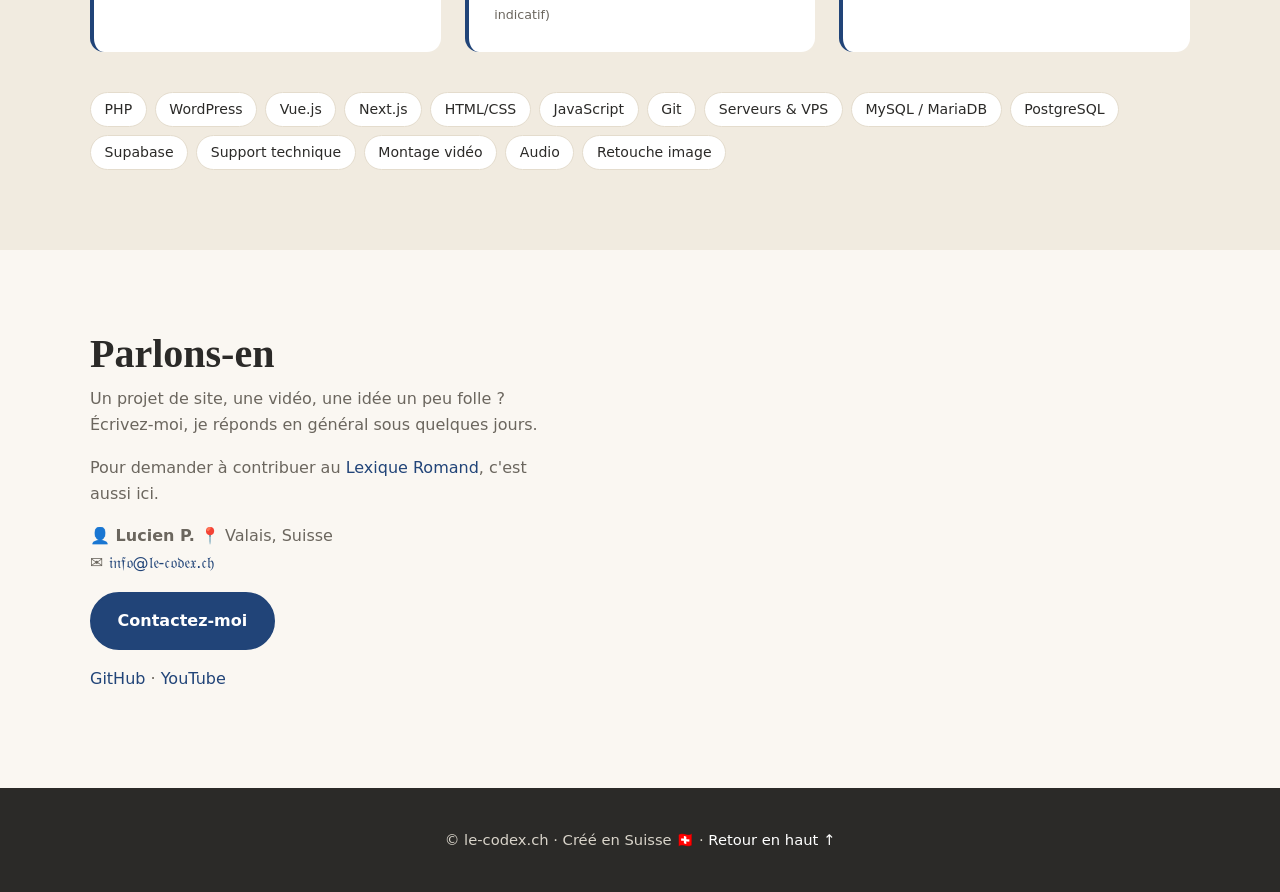
==== commit 0643422d: "added minesweeper3d link in portfolio" ====
--- a/index.html
+++ b/index.html
@@ -276,6 +276,17 @@
 
     const projects = [
 
+    {
+      id: 18, cat: "web", catLabel: "Web · Jeu",
+      title: "Démineur",
+      short: "Le fameux démineur... avec peut-être un petit truc en plus...",
+      img: 'https://ierljtkznrwjcvxjrbqv.supabase.co/storage/v1/object/public/le-codex/demineur.jpg',
+      tags: ["Web", "JavaScript", "Three.js"],
+      desc: [
+        "Le fameux démineur, mais en 3D. Sur PC: utiliser la molette de la souris pour zoomer/dézoomer, cliquez sur la molette pour tourner autour de vous, CTRL+clic ou MAJ+clic pour monter et descendre. Le reste fonctionne comme le démineur de Windows."
+      ],
+      links: [{ label: "Jouer", url: "https://www.le-codex.ch/minesweeper3d" }]
+    },
     {
       id: 16, cat: "video", catLabel: "Vidéo · YouTube",
       title: "Vidéo: 45 trains insolites en Europe",
@@ -372,7 +383,7 @@
         img: 'https://ierljtkznrwjcvxjrbqv.supabase.co/storage/v1/object/public/le-codex/portfolio-video-borsod-hongrie.webp',
         tags: ["YouTube", "ShotCut", "Documentaire", "Voyage", "Hongrie"],
         desc: [
-          "Une série de découverte de la région de Borsod [/ˈborʃod/], en Hongrie, accompagnée d'un guide touristique franco-hongrois établi sur place qui partage son territoire et ses adresses.",
+          "Une vidéo de découverte de la région de Borsod [/ˈborʃod/], en Hongrie, accompagnée d'un guide touristique franco-hongrois établi sur place qui partage son territoire et ses adresses.",
           "Montage réalisé avec ShotCut."
         ],
         links: [{ label: "Voir la série", url: "https://www.youtube.com/watch?v=m-MKXCcq8M8" }]
